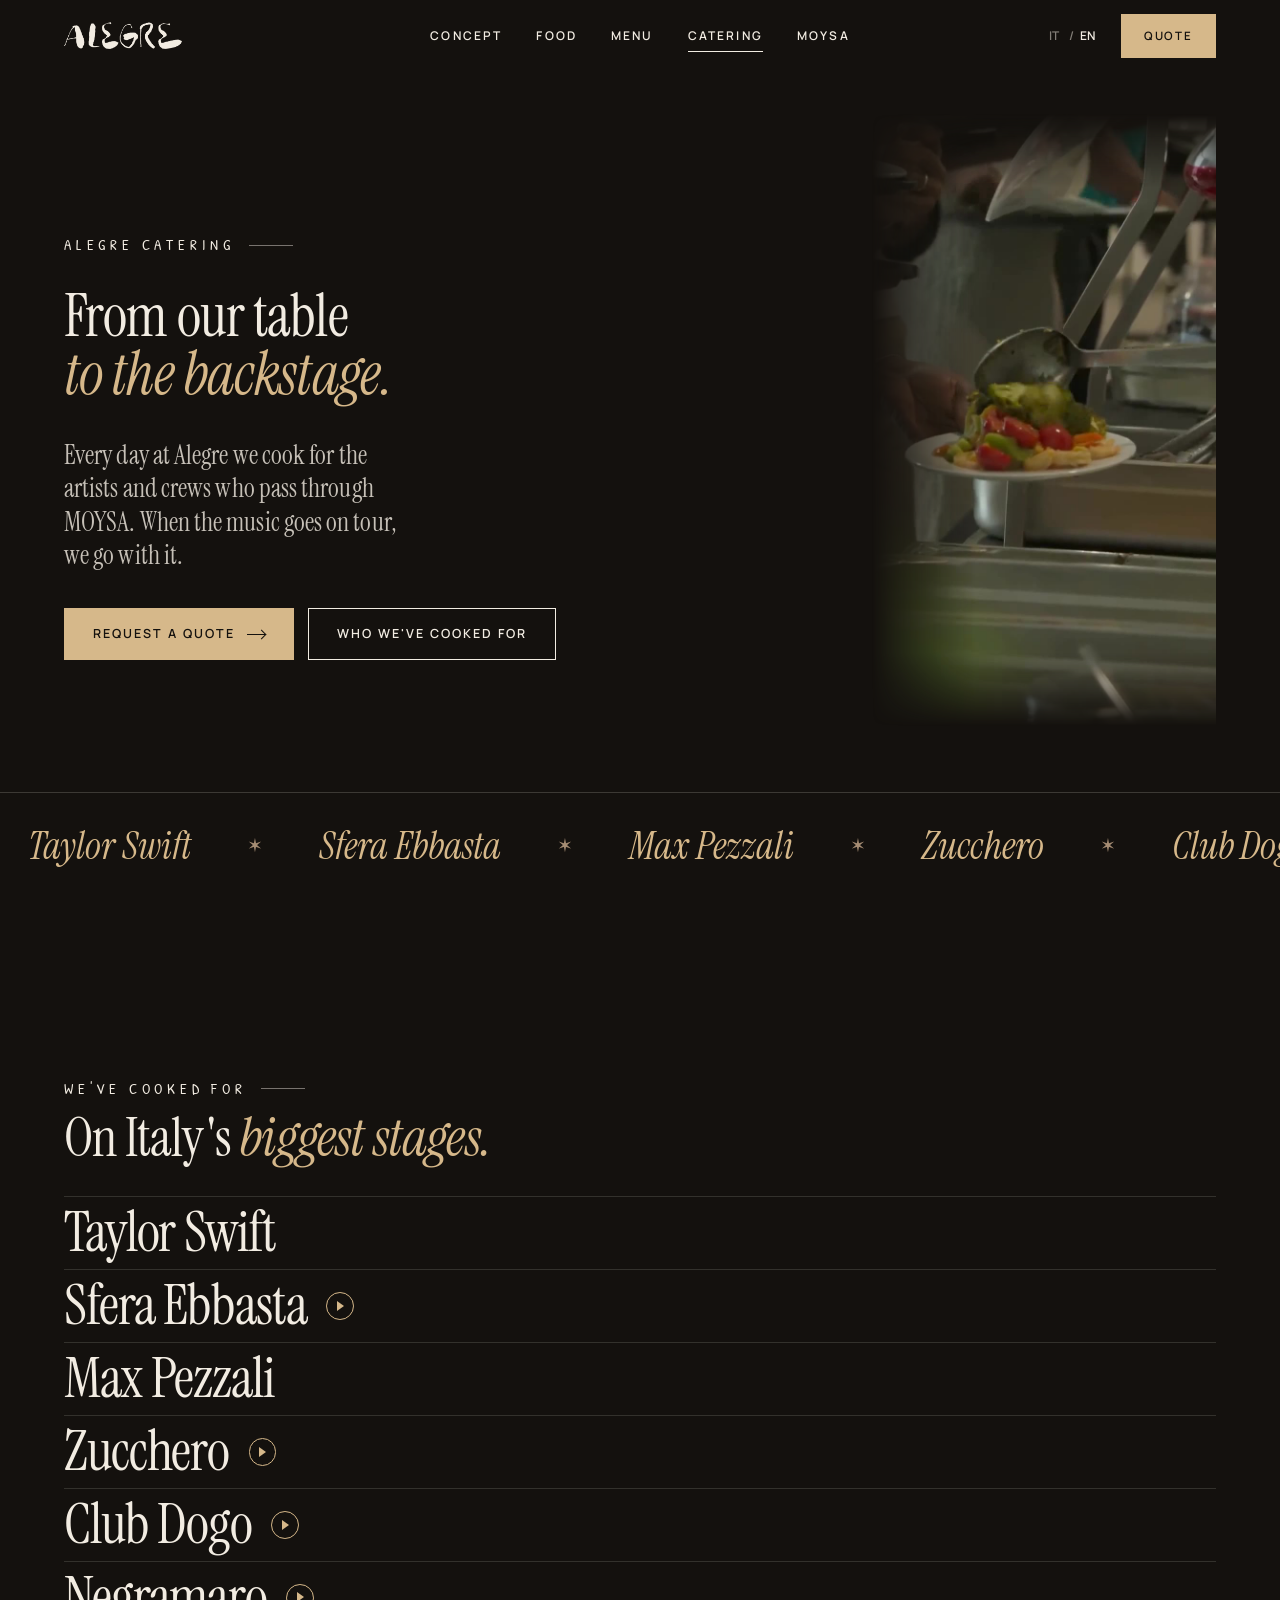
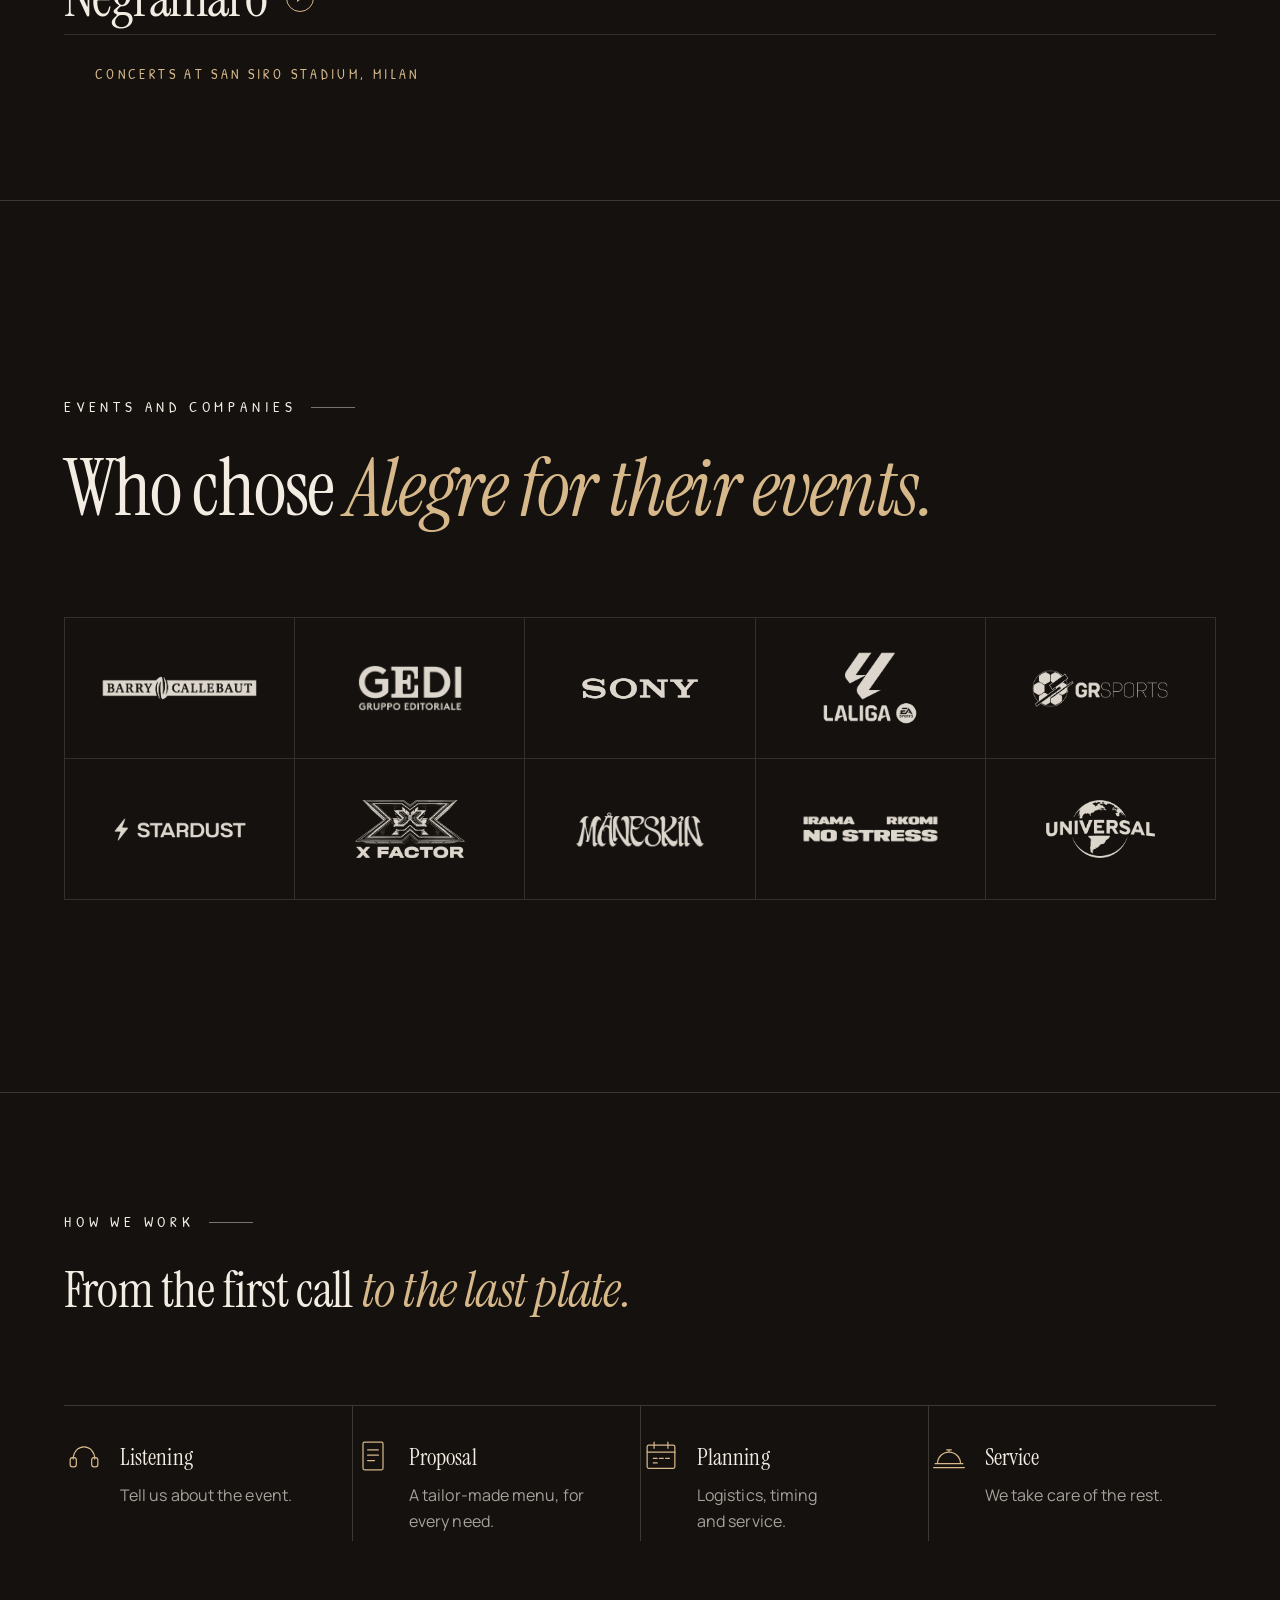
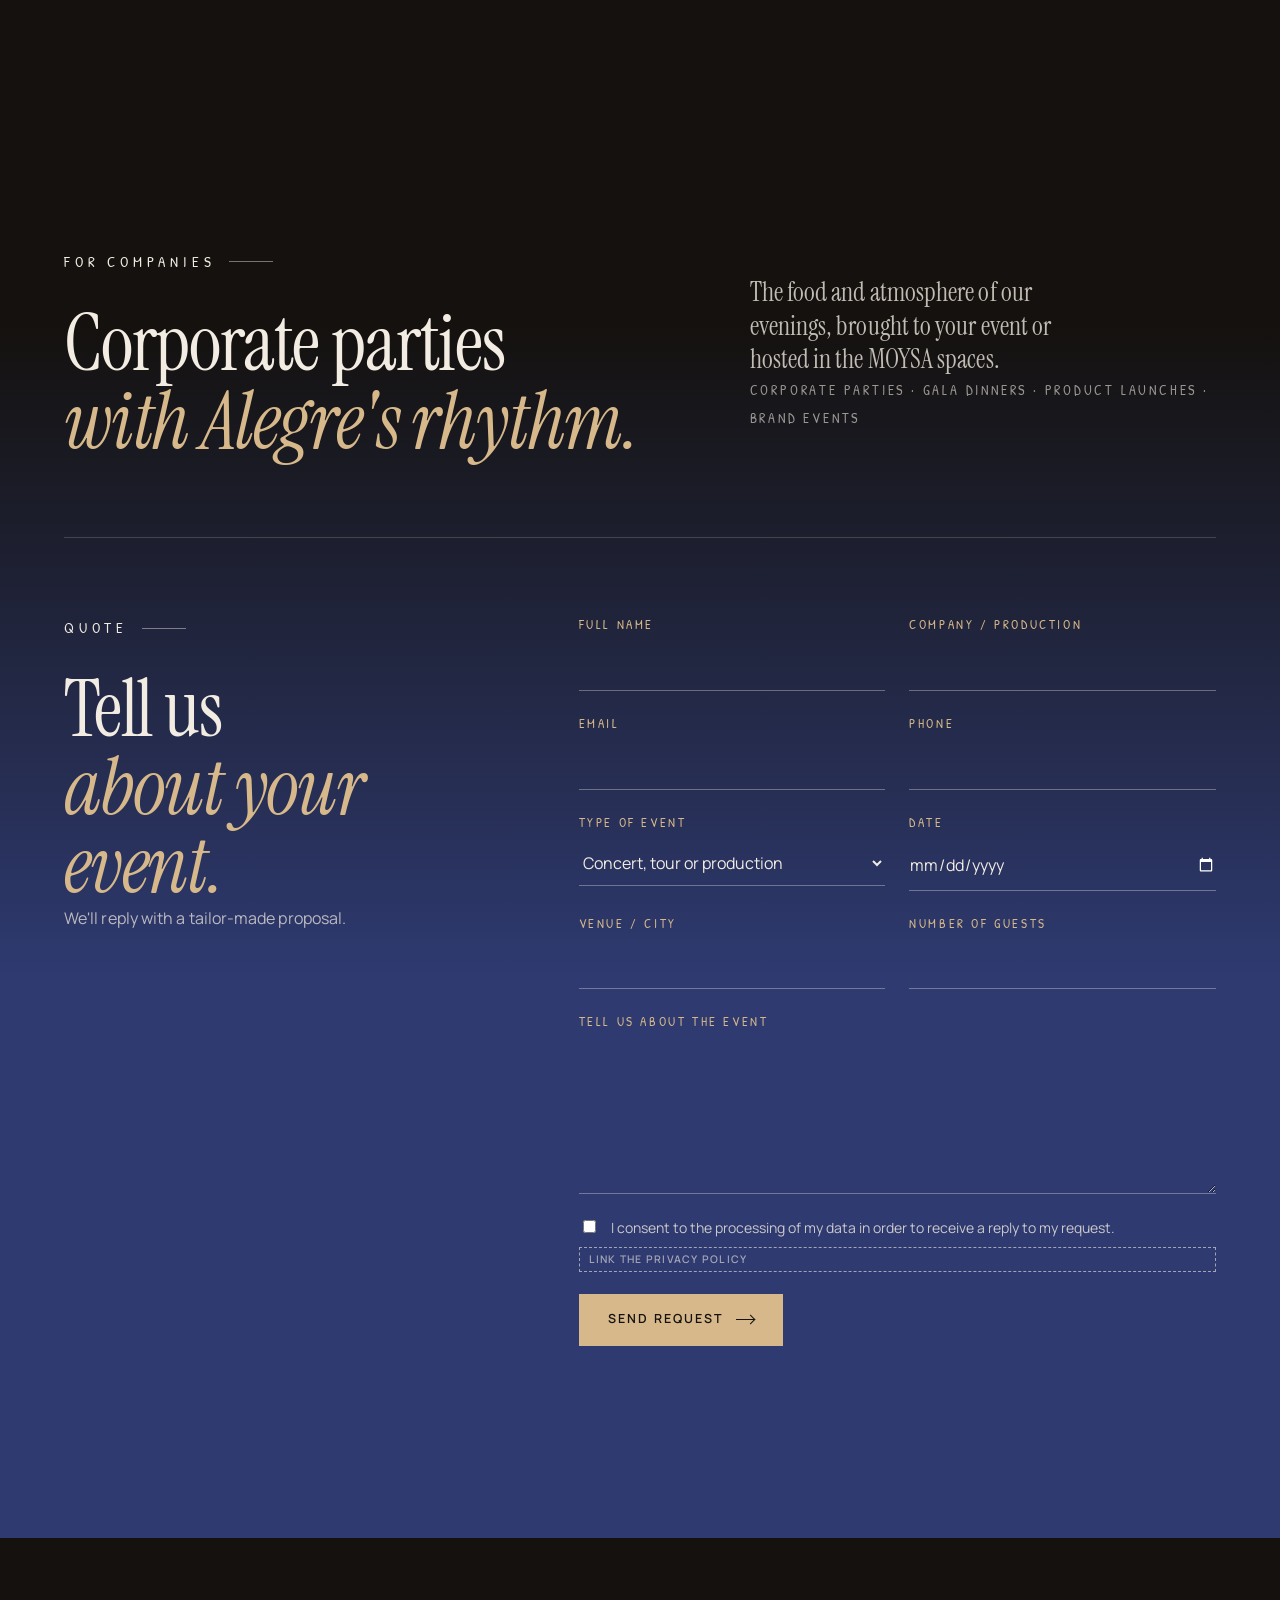
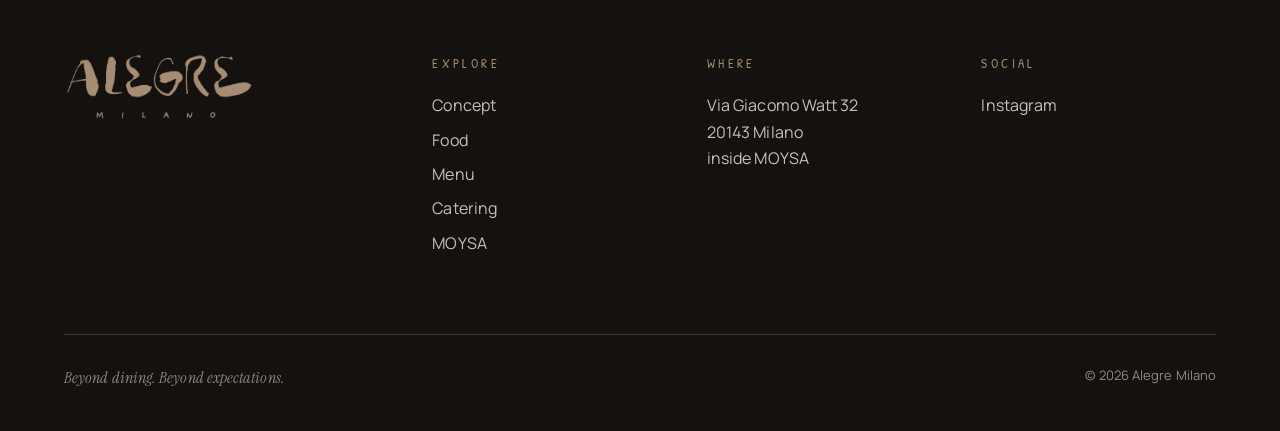
==== catering.html @ d9d0ace8 "Catering desktop: video in riquadro verticale più piccolo, sfumato a sinistra Co-Authored-By: Claude" ====
<!doctype html>
<html lang="it">
<head>
  <meta charset="utf-8">
  <meta name="viewport" content="width=device-width, initial-scale=1, viewport-fit=cover">
  <title>Catering — Alegre Milano · Artisti, concerti, eventi</title>
  <meta name="description" content="Il catering di Alegre Milano: per artisti, concerti e produzioni musicali, per presentazioni ed eventi privati, per aziende. Dalla cucina di Alegre ai backstage dei grandi concerti.">
  <meta name="theme-color" content="#14110e">
  <link rel="icon" href="data:image/svg+xml,%3Csvg xmlns='http://www.w3.org/2000/svg' viewBox='0 0 100 100'%3E%3Crect width='100' height='100' rx='22' fill='%232e3a70'/%3E%3Ctext x='50' y='70' font-family='Georgia' font-size='60' text-anchor='middle' fill='%23a58c73'%3EA%3C/text%3E%3C/svg%3E">

  <link rel="preconnect" href="https://fonts.googleapis.com">
  <link rel="preconnect" href="https://fonts.gstatic.com" crossorigin>
  <link href="https://fonts.googleapis.com/css2?family=Instrument+Serif:ital@0;1&family=Manrope:wght@400;500;600&family=Patrick+Hand+SC&display=swap" rel="stylesheet">
  <link rel="stylesheet" href="assets/css/style.css?v=78">
</head>
<body class="page-catering theme-night">
  <a class="skip-link" href="#main" data-i18n="skip">Vai al contenuto</a>

  <header class="site-header">
    <div class="wrap">
      <a class="brand" href="index.html" aria-label="Alegre Milano, home"><span class="logo-mark"></span></a>
      <nav class="nav" aria-label="Principale">
        <a href="index.html?s=concept" data-i18n="nav.concept">Concept</a>
        <a href="cucina.html" data-i18n="nav.food">Cucina</a>
        <a href="menu.html" data-i18n="nav.menu">Menu</a>
        <a href="catering.html" aria-current="page">Catering</a>
        <a href="moysa.html">MOYSA</a>
      </nav>
      <div class="header-actions">
        <div class="lang-toggle" role="group" aria-label="Lingua / Language">
          <button type="button" data-lang="it" aria-pressed="true">IT</button>
          <button type="button" data-lang="en" aria-pressed="false">EN</button>
        </div>
        <a class="btn btn--solid" href="#preventivo"><span data-i18n="cat.cta.short">Preventivo</span></a>
        <button class="menu-toggle" type="button" aria-expanded="false" aria-controls="mobile-nav" aria-label="Apri il menu">
          <span></span><span></span>
        </button>
      </div>
    </div>
  </header>

  <nav class="mobile-nav" id="mobile-nav" aria-label="Menu mobile">
    <a href="index.html"><small>01</small><span>Home</span></a>
    <a href="index.html?s=concept"><small>02</small><span data-i18n="nav.concept">Concept</span></a>
    <a href="cucina.html"><small>03</small><span data-i18n="nav.food">Cucina</span></a>
    <a href="menu.html"><small>04</small><span data-i18n="nav.menu">Menu</span></a>
    <a href="catering.html"><small>05</small><span>Catering</span></a>
    <a href="moysa.html"><small>06</small><span>MOYSA</span></a>
    <a href="index.html#prenota"><small>07</small><span data-i18n="nav.contact">Contatti</span></a>
    <p class="mobile-meta">Via Giacomo Watt 32 · Milano</p>
  </nav>

  <div class="book-bar">
    <a class="btn btn--light" href="index.html"><span>Home</span></a>
    <a class="btn btn--solid" href="#preventivo"><span data-i18n="cat.cta.short">Preventivo</span></a>
  </div>

  <main id="main">

    <!-- ================= HERO ================= -->
    <section class="cat-hero on-dark" data-snap aria-labelledby="cat-title">
      <!-- Montaggio dai reel degli eventi: cucina e live alternati, loop continuo -->
      <video class="cat-hero__video" autoplay muted loop playsinline preload="auto" poster="assets/video/catering-mix-poster.jpg" aria-hidden="true">
        <source src="assets/video/catering-mix.mp4?v=3" type="video/mp4">
      </video>
      <div class="wrap cat-hero__inner">
        <p class="label"><span>Alegre Catering</span></p>
        <h1 class="title" id="cat-title" data-i18n="cat.title">Dal nostro tavolo <em>al backstage.</em></h1>
        <p class="lede" data-i18n="cat.lead">Ogni giorno, ad Alegre, cuciniamo per gli artisti e le crew che passano da MOYSA. Quando la musica va in tour, veniamo con lei.</p>
        <div class="cat-hero__ctas">
          <a class="btn btn--solid" href="#preventivo"><span data-i18n="cat.cta">Richiedi un preventivo</span><i class="arrow"></i></a>
          <a class="btn btn--light" href="#artisti"><span data-i18n="cat.cta2">Per chi abbiamo cucinato</span></a>
        </div>
      </div>
      <!-- Nomi degli artisti che scorrono -->
      <div class="cat-marquee" aria-hidden="true">
        <div class="cat-marquee__track">
          <span>Taylor Swift</span><span>Sfera Ebbasta</span><span>Max Pezzali</span><span>Zucchero</span><span>Club Dogo</span><span>Negramaro</span><span>San Siro</span>
          <span>Taylor Swift</span><span>Sfera Ebbasta</span><span>Max Pezzali</span><span>Zucchero</span><span>Club Dogo</span><span>Negramaro</span><span>San Siro</span>
        </div>
      </div>
    </section>

    <!-- ================= ARTISTI ================= -->
    <section class="section on-dark cat-artists" data-snap id="artisti" aria-labelledby="cat-artists-title">
      <div class="wrap">
        <div class="reveal">
          <p class="label"><span data-i18n="cat.art.label">Abbiamo cucinato per</span></p>
          <h2 class="title" id="cat-artists-title" data-i18n="cat.art.title">Sui palchi <em>più grandi d'Italia.</em></h2>
        </div>
        <ul class="artist-list">
          <li class="reveal">Taylor Swift</li>
          <li class="reveal"><button class="artist-btn" type="button" data-reel="assets/video/sfera-ebbasta.mp4" data-poster="assets/video/sfera-ebbasta-poster.jpg" aria-haspopup="dialog"><span class="artist-name">Sfera Ebbasta</span><span class="artist-play" aria-hidden="true"></span></button></li>
          <li class="reveal">Max Pezzali</li>
          <li class="reveal"><button class="artist-btn" type="button" data-reel="assets/video/zucchero.mp4" data-poster="assets/video/zucchero-poster.jpg" aria-haspopup="dialog"><span class="artist-name">Zucchero</span><span class="artist-play" aria-hidden="true"></span></button></li>
          <li class="reveal"><button class="artist-btn" type="button" data-reel="assets/video/club-dogo.mp4" data-poster="assets/video/club-dogo-poster.jpg" aria-haspopup="dialog"><span class="artist-name">Club Dogo</span><span class="artist-play" aria-hidden="true"></span></button></li>
          <li class="reveal"><button class="artist-btn" type="button" data-reel="assets/video/negramaro.mp4" data-poster="assets/video/negramaro-poster.jpg" aria-haspopup="dialog"><span class="artist-name">Negramaro</span><span class="artist-play" aria-hidden="true"></span></button></li>
        </ul>
        <p class="artist-venue reveal"><span class="eq" aria-hidden="true"><i></i><i></i><i></i><i></i></span><span data-i18n="cat.art.venue">Concerti allo Stadio San Siro, Milano</span></p>
      </div>
    </section>

    <!-- ================= CLIENTI (loghi) ================= -->
    <section class="section on-dark cat-clients" data-snap aria-labelledby="cat-clients-title">
      <div class="wrap">
        <div class="reveal">
          <p class="label"><span data-i18n="cat.cli.label">Eventi e aziende</span></p>
          <h2 class="title" id="cat-clients-title" data-i18n="cat.cli.title">Chi ha scelto <em>Alegre per i suoi eventi.</em></h2>
        </div>
        <ul class="client-grid client-grid--logos">
          <li class="reveal"><span class="client-logo" role="img" aria-label="Barry Callebaut" style="-webkit-mask-image:url(assets/img/clienti/barry.png);mask-image:url(assets/img/clienti/barry.png);--r:5.69;--w:84%;--mh:42px"></span></li>
          <li class="reveal"><span class="client-logo" role="img" aria-label="Gruppo GEDI" style="-webkit-mask-image:url(assets/img/clienti/gedi.png);mask-image:url(assets/img/clienti/gedi.png);--r:2.21;--w:56%;--mh:70px"></span></li>
          <li class="reveal"><span class="client-logo" role="img" aria-label="Sony" style="-webkit-mask-image:url(assets/img/clienti/sony.png);mask-image:url(assets/img/clienti/sony.png);--r:4.81;--w:64%;--mh:36px"></span></li>
          <li class="reveal"><span class="client-logo" role="img" aria-label="LaLiga" style="-webkit-mask-image:url(assets/img/clienti/laliga.png);mask-image:url(assets/img/clienti/laliga.png);--r:1.29;--w:60%;--mh:74px"></span></li>
          <li class="reveal"><span class="client-logo" role="img" aria-label="GR Sports" style="-webkit-mask-image:url(assets/img/clienti/grsports.png);mask-image:url(assets/img/clienti/grsports.png);--r:3.44;--w:74%;--mh:54px"></span></li>
          <li class="reveal"><span class="client-logo" role="img" aria-label="Stardust" style="-webkit-mask-image:url(assets/img/clienti/stardust.png);mask-image:url(assets/img/clienti/stardust.png);--r:5.05;--w:72%;--mh:40px"></span></li>
          <li class="reveal"><span class="client-logo" role="img" aria-label="X Factor" style="-webkit-mask-image:url(assets/img/clienti/xfactor.png);mask-image:url(assets/img/clienti/xfactor.png);--r:1.84;--w:60%;--mh:72px"></span></li>
          <li class="reveal"><span class="client-logo" role="img" aria-label="Måneskin" style="-webkit-mask-image:url(assets/img/clienti/maneskin.png);mask-image:url(assets/img/clienti/maneskin.png);--r:3.36;--w:70%;--mh:56px"></span></li>
          <li class="reveal"><span class="client-logo" role="img" aria-label="Irama · Rkomi · No Stress" style="-webkit-mask-image:url(assets/img/clienti/irama.png);mask-image:url(assets/img/clienti/irama.png);--r:4.64;--w:74%;--mh:46px"></span></li>
          <li class="reveal"><span class="client-logo" role="img" aria-label="Universal" style="-webkit-mask-image:url(assets/img/clienti/universal.png);mask-image:url(assets/img/clienti/universal.png);--r:1.83;--w:60%;--mh:72px"></span></li>
        </ul>
      </div>
    </section>

    <!-- ================= COME LAVORIAMO (compatto, con icone) ================= -->
    <section class="section on-dark cat-steps" data-snap aria-labelledby="cat-steps-title">
      <div class="wrap">
        <p class="label reveal"><span data-i18n="cat.steps.label">Come lavoriamo</span></p>
        <h2 class="title reveal" id="cat-steps-title" data-i18n="cat.steps.title">Dalla prima telefonata <em>all'ultimo piatto.</em></h2>
        <ol class="steps steps--icons">
          <li class="reveal"><svg class="step-ico" viewBox="0 0 52 52" aria-hidden="true"><path d="M12 30c0-9 6-16 14-16s14 7 14 16"/><rect x="8" y="28" width="8" height="12" rx="3"/><rect x="36" y="28" width="8" height="12" rx="3"/></svg><div><h3 data-i18n="cat.s1.t">Ascolto</h3><p data-i18n="cat.s1">Ci racconti l'evento.</p></div></li>
          <li class="reveal" data-delay="1"><svg class="step-ico" viewBox="0 0 52 52" aria-hidden="true"><rect x="13" y="8" width="26" height="36" rx="2"/><path d="M19 18h14M19 25h14M19 32h9"/></svg><div><h3 data-i18n="cat.s2.t">Proposta</h3><p data-i18n="cat.s2">Un menu su misura, per ogni esigenza.</p></div></li>
          <li class="reveal" data-delay="2"><svg class="step-ico" viewBox="0 0 52 52" aria-hidden="true"><rect x="8" y="12" width="36" height="30" rx="2"/><path d="M8 21h36M17 8v8M35 8v8M16 29h5M24 29h5M32 29h5M16 35h5"/></svg><div><h3 data-i18n="cat.s3.t">Organizzazione</h3><p data-i18n="cat.s3">Logistica, tempi e servizio.</p></div></li>
          <li class="reveal" data-delay="3"><svg class="step-ico" viewBox="0 0 52 52" aria-hidden="true"><path d="M8 36h36M11 36a15 15 0 0 1 30 0M26 21v-3M23 18h6"/><path d="M6 41h40"/></svg><div><h3 data-i18n="cat.s4.t">Servizio</h3><p data-i18n="cat.s4">Al resto pensiamo noi.</p></div></li>
        </ol>
      </div>
    </section>

    <!-- ================= AZIENDE: proposta corporate ================= -->
    <!-- Aziende e preventivo: un unico blocco, dal nero al blu con un gradiente -->
    <div class="cat-flow">
    <section class="section on-dark cat-corp" data-snap id="aziende" aria-labelledby="cat-corp-title">
      <div class="wrap concept">
        <div class="reveal">
          <p class="label"><span data-i18n="cat.corp.label">Per le aziende</span></p>
          <h2 class="title" id="cat-corp-title" data-i18n="cat.corp.title">Feste aziendali <em>con il ritmo di Alegre.</em></h2>
        </div>
        <div class="reveal" data-delay="1">
          <p class="lede" data-i18n="cat.corp.body">La cucina e l'atmosfera delle nostre serate, portate nel tuo evento o accolte negli spazi di MOYSA.</p>
          <p class="cat-keys" data-i18n="cat.corp.keys">Feste aziendali · Cene di gala · Lanci di prodotto · Eventi per brand</p>
        </div>
      </div>
    </section>

    <!-- ================= PREVENTIVO ================= -->
    <!-- Modulo gestito da Netlify Forms: le richieste arrivano nel pannello Netlify (sezione Forms). -->
    <section class="section on-dark" id="preventivo" aria-labelledby="quote-title">
      <div class="wrap quote-grid">
        <div class="reveal">
          <p class="label"><span data-i18n="cat.q.label">Preventivo</span></p>
          <h2 class="title" id="quote-title" data-i18n="cat.q.title">Raccontaci <em>il tuo evento.</em></h2>
          <p class="body" data-i18n="cat.q.body">Ti rispondiamo con una proposta su misura.</p>
        </div>
        <form class="quote-form reveal" data-delay="1" name="catering" method="POST" action="/grazie.html" data-netlify="true" netlify-honeypot="bot-field">
          <input type="hidden" name="form-name" value="catering">
          <p class="hp"><label>Non compilare: <input name="bot-field"></label></p>
          <div class="field"><label for="f-name" data-i18n="f.name">Nome e cognome</label><input id="f-name" name="nome" required autocomplete="name"></div>
          <div class="field"><label for="f-company" data-i18n="f.company">Azienda / produzione</label><input id="f-company" name="azienda" autocomplete="organization"></div>
          <div class="field"><label for="f-email">Email</label><input id="f-email" name="email" type="email" required autocomplete="email"></div>
          <div class="field"><label for="f-phone" data-i18n="f.phone">Telefono</label><input id="f-phone" name="telefono" type="tel" autocomplete="tel"></div>
          <div class="field">
            <label for="f-type" data-i18n="f.type">Tipo di evento</label>
            <select id="f-type" name="tipo">
              <option value="Concerto / tour / produzione" data-i18n="f.type.a">Concerto, tour o produzione</option>
              <option value="Presentazione / evento privato" data-i18n="f.type.b">Presentazione o evento privato</option>
              <option value="Aziendale" data-i18n="f.type.c">Evento aziendale</option>
              <option value="Altro" data-i18n="f.type.d">Altro</option>
            </select>
          </div>
          <div class="field"><label for="f-date" data-i18n="f.date">Data</label><input id="f-date" name="data" type="date"></div>
          <div class="field"><label for="f-place" data-i18n="f.place">Luogo / città</label><input id="f-place" name="luogo"></div>
          <div class="field"><label for="f-guests" data-i18n="f.guests">Numero di persone</label><input id="f-guests" name="persone" type="number" min="1" inputmode="numeric"></div>
          <div class="field field--wide"><label for="f-msg" data-i18n="f.msg">Raccontaci l'evento</label><textarea id="f-msg" name="messaggio" rows="5"></textarea></div>
          <div class="field field--wide">
            <label class="check"><input type="checkbox" name="privacy" required> <span data-i18n="f.privacy">Acconsento al trattamento dei dati per ricevere una risposta alla mia richiesta.</span></label>
            <span class="todo" data-i18n="todo.privacy">Collegare l'informativa privacy</span>
          </div>
          <div class="field field--wide"><button class="btn btn--solid" type="submit"><span data-i18n="f.send">Invia la richiesta</span><i class="arrow"></i></button></div>
        </form>
      </div>
    </section>
    </div>

    <!-- Reel: si apre al clic sul nome di un artista; il nome "scende" nella parte bassa del video -->
    <div class="reel" id="reel" role="dialog" aria-modal="true" aria-label="Video" hidden>
      <div class="reel__frame">
        <video class="reel__video" playsinline preload="none"></video>
        <p class="reel__caption"><span class="reel__name"></span><span class="reel__venue" data-i18n="cat.art.venue">Concerti allo Stadio San Siro, Milano</span></p>
        <button class="reel__sound" type="button" aria-pressed="true"><span class="eq" aria-hidden="true"><i></i><i></i><i></i><i></i></span><span class="sr-only" data-i18n="scene.soundOff">Disattiva l'audio</span></button>
      </div>
      <button class="reel__close" type="button" aria-label="Chiudi"><span></span><span></span></button>
    </div>
  </main>

  <footer class="site-footer">
    <div class="wrap">
      <div class="footer-grid">
        <div><span class="logo-full" aria-hidden="true"></span></div>
        <div>
          <h4 data-i18n="footer.explore">Esplora</h4>
          <ul>
            <li><a href="index.html?s=concept" data-i18n="nav.concept">Concept</a></li>
            <li><a href="cucina.html" data-i18n="nav.food">Cucina</a></li>
            <li><a href="menu.html" data-i18n="nav.menu">Menu</a></li>
            <li><a href="catering.html">Catering</a></li>
            <li><a href="moysa.html">MOYSA</a></li>
          </ul>
        </div>
        <div>
          <h4 data-i18n="info.where">Dove</h4>
          <address>Via Giacomo Watt 32<br>20143 Milano<br><span data-i18n="footer.inside">dentro MOYSA</span></address>
        </div>
        <div>
          <h4>Social</h4>
          <ul>
            <li><a href="https://www.instagram.com/alegre.milano/" target="_blank" rel="noopener">Instagram</a></li>
          </ul>
        </div>
      </div>
      <div class="footer-bottom">
        <em>Beyond dining. Beyond expectations.</em>
        <span>© <span data-year>2026</span> Alegre Milano</span>
      </div>
    </div>
  </footer>

  <script src="assets/js/main.js?v=78"></script>
</body>
</html>
---- assets/css/style.css ----
/* =========================================================
   ALEGRE MILANO — Fun Dining · Via Watt 32
   Direzione: lusso caldo e sobrio, con un tratto giocoso
   (il pennello del logo, la scrittura a mano della carta).
   ========================================================= */

:root {
  /* Palette: SEI colori, presi da logo e spazi. Tutto il sito usa solo questi
     (più le loro trasparenze). */
  --night: #14110e;        /* nero legno */
  --ivory: #f2ece2;        /* avorio */
  --white: #ffffff;        /* bianco */
  --sand: #a58c73;         /* sabbia, colore del logo */
  --wheat: #d6b88a;        /* grano */
  --navy: #2e3a70;         /* blu notte, colore del logo */

  /* Vecchi nomi, ora alias dei sei colori */
  --espresso: var(--night);
  --paper: var(--ivory);
  --navy-deep: var(--navy);
  --velvet: var(--night);
  --copper: var(--sand);
  --olive: var(--navy);

  --ink: var(--night);
  --muted: rgba(20, 17, 14, .62);
  --line: rgba(20, 17, 14, .14);
  --line-light: rgba(242, 236, 226, .18);

  /* Serif dei titoli: Instrument Serif. Alternative provate, da cambiare qui e nel link Google Fonts delle pagine:
     Cormorant   -> family=Cormorant:ital,wght@0,400;0,500;0,600;1,400;1,500
     Bodoni Moda -> family=Bodoni+Moda:ital,opsz,wght@0,6..96,400..700;1,6..96,400..700 */
  --serif: "Instrument Serif", Georgia, serif;
  --sans: "Manrope", system-ui, -apple-system, "Segoe UI", sans-serif;
  --hand: "Patrick Hand SC", "Patrick Hand", "Comic Neue", cursive;

  --gutter: clamp(20px, 5vw, 80px);
  --max: 1360px;
  --ease: cubic-bezier(.22, .61, .36, 1);
  --ease-out: cubic-bezier(.16, 1, .3, 1);

  --logo: url("../img/logo-alegre.png");
  --wordmark: url("../img/logo-wordmark.png");
}

*, *::before, *::after { box-sizing: border-box; }

html { scroll-behavior: smooth; -webkit-text-size-adjust: 100%; overflow-x: clip; }

body {
  margin: 0;
  background: var(--ivory);
  color: var(--ink);
  font-family: var(--sans);
  font-size: 16px;
  font-weight: 400;
  line-height: 1.65;
  letter-spacing: .005em;
  -webkit-font-smoothing: antialiased;
  overflow-x: clip;
}

img { display: block; max-width: 100%; height: auto; }
a { color: inherit; }
button { font: inherit; color: inherit; }
::selection { background: var(--wheat); color: var(--night); }
:focus-visible { outline: 1.5px solid currentColor; outline-offset: 4px; }

.skip-link {
  position: absolute; left: 16px; top: -60px; z-index: 300;
  background: var(--night); color: var(--ivory); padding: 10px 16px; text-decoration: none;
}
.skip-link:focus { top: 16px; }

.wrap { width: 100%; max-width: var(--max); margin: 0 auto; padding: 0 var(--gutter); }

/* ---------- Logo (maschera: prende il colore del testo) ---------- */

.logo-mark, .logo-full {
  display: block;
  background: currentColor;
  -webkit-mask: var(--wordmark) center / contain no-repeat;
  mask: var(--wordmark) center / contain no-repeat;
  aspect-ratio: 881 / 202;
}
.logo-full {
  -webkit-mask-image: var(--logo);
  mask-image: var(--logo);
  aspect-ratio: 897 / 319;
}

/* ---------- Tipografia ---------- */

.label {
  font-family: var(--hand);
  font-size: 15px;
  letter-spacing: .32em;
  text-transform: uppercase;
  line-height: 1.2;
  margin: 0 0 34px;
  display: inline-flex; align-items: center; gap: 14px;
}
.label .n { letter-spacing: .1em; opacity: .55; }
.label::after {
  content: ""; width: 44px; height: 1px; background: currentColor; opacity: .45;
}

.title {
  font-family: var(--serif);
  font-weight: 400;
  font-size: clamp(42px, 6.2vw, 96px);
  line-height: .98;
  letter-spacing: -.015em;
  margin: 0 0 .6em;
}
.title em { font-style: italic; color: var(--sand); }
.on-dark .title em { color: var(--wheat); }

.lede {
  font-family: var(--serif);
  font-size: clamp(22px, 2vw, 30px);
  line-height: 1.3;
  margin: 0 0 1em;
  max-width: 30ch;
}

.body { max-width: 46ch; color: var(--muted); line-height: 1.75; }
.on-dark .body { color: rgba(242, 236, 226, .72); }
p { margin: 0 0 1.45em; }

/* Sottolineatura a pennello */
.brush { position: relative; white-space: nowrap; z-index: 0; }
.brush::after {
  content: ""; position: absolute; left: -2%; right: -2%; bottom: .04em; height: .3em; z-index: -1;
  background: var(--wheat); opacity: .6;
  -webkit-mask: url("data:image/svg+xml,%3Csvg xmlns='http://www.w3.org/2000/svg' viewBox='0 0 200 20' preserveAspectRatio='none'%3E%3Cpath d='M2 12 C40 4 90 16 130 8 S185 6 198 10 L196 16 C150 18 110 14 70 18 S20 18 4 17 Z' fill='black'/%3E%3C/svg%3E") center / 100% 100% no-repeat;
  mask: url("data:image/svg+xml,%3Csvg xmlns='http://www.w3.org/2000/svg' viewBox='0 0 200 20' preserveAspectRatio='none'%3E%3Cpath d='M2 12 C40 4 90 16 130 8 S185 6 198 10 L196 16 C150 18 110 14 70 18 S20 18 4 17 Z' fill='black'/%3E%3C/svg%3E") center / 100% 100% no-repeat;
  transform: scaleX(0); transform-origin: left;
  transition: transform 1.1s var(--ease-out) .5s;
}
.is-in .brush::after { transform: scaleX(1); }

/* ---------- Bottoni ---------- */

.btn {
  display: inline-flex; align-items: center; justify-content: center; gap: 12px;
  height: 52px; padding: 0 28px;
  border: 1px solid currentColor;
  background: transparent;
  font-family: var(--sans); font-size: 12.5px; font-weight: 600;
  letter-spacing: .16em; text-transform: uppercase;
  text-decoration: none; cursor: pointer;
  position: relative; overflow: hidden; isolation: isolate;
  white-space: nowrap;
}
.btn::before {
  content: ""; position: absolute; inset: 0; z-index: -1;
  background: currentColor;
  transform: translateY(101%);
  transition: transform .5s var(--ease);
}
.btn span { position: relative; transition: color .5s var(--ease); }
.btn:hover::before { transform: none; }
.btn--light { color: var(--ivory); }
.btn--light:hover span { color: var(--night); }
.btn--dark { color: var(--night); }
.btn--dark:hover span { color: var(--ivory); }
.btn--solid { background: var(--wheat); border-color: var(--wheat); color: var(--night); }
.btn--solid::before { background: var(--ivory); }
.btn .arrow { width: 18px; height: 1px; background: currentColor; position: relative; transition: width .4s var(--ease); }
.btn .arrow::after { content: ""; position: absolute; right: 0; top: -3px; width: 7px; height: 7px; border-top: 1px solid currentColor; border-right: 1px solid currentColor; transform: rotate(45deg); }
.btn:hover .arrow { width: 26px; }

.link {
  display: inline-flex; align-items: center; gap: 12px;
  font-size: 12.5px; font-weight: 600; letter-spacing: .16em; text-transform: uppercase;
  text-decoration: none; padding-bottom: 6px;
  background: linear-gradient(currentColor, currentColor) left bottom / 100% 1px no-repeat;
  transition: background-size .5s var(--ease);
}
.link:hover { background-size: 30% 1px; }

/* ---------- Header ---------- */

.site-header {
  position: fixed; inset: 0 0 auto; z-index: 100;
  color: var(--ivory);
  transition: background .5s var(--ease), color .5s var(--ease), border-color .5s;
  border-bottom: 1px solid transparent;
}
.site-header .wrap { display: flex; align-items: center; height: 84px; gap: 32px; transition: height .5s var(--ease); }
.site-header.is-scrolled {
  background: rgba(242, 236, 226, .92);
  -webkit-backdrop-filter: blur(16px); backdrop-filter: blur(16px);
  color: var(--night);
  border-bottom-color: var(--line);
}
.site-header.is-scrolled .wrap { height: 68px; }
.site-header.is-scrolled .btn--solid { background: var(--night); border-color: var(--night); color: var(--ivory); }
.site-header.is-scrolled .btn--solid::before { background: var(--navy); }
.site-header.is-scrolled .btn--solid:hover span { color: var(--ivory); }

.brand { width: 118px; color: inherit; flex: none; }
.brand .logo-mark { width: 100%; }

.nav { display: flex; gap: 34px; margin: 0 auto; }
.nav a {
  font-size: 12px; font-weight: 600; letter-spacing: .18em; text-transform: uppercase;
  text-decoration: none; padding: 6px 0;
  background: linear-gradient(currentColor, currentColor) center bottom / 0 1px no-repeat;
  transition: background-size .4s var(--ease);
}
.nav a:hover, .nav a[aria-current="page"] { background-size: 100% 1px; }

.header-actions { display: flex; align-items: center; gap: 22px; }
.header-actions .btn { height: 44px; padding: 0 22px; font-size: 11.5px; }

.lang-toggle { display: inline-flex; gap: 2px; font-size: 12px; font-weight: 600; letter-spacing: .14em; }
.lang-toggle button { border: 0; background: none; padding: 6px 4px; cursor: pointer; opacity: .5; transition: opacity .3s; }
.lang-toggle button + button::before { content: "/"; margin-right: 6px; opacity: .5; }
.lang-toggle button[aria-pressed="true"] { opacity: 1; }

.menu-toggle {
  display: none; width: 44px; height: 44px; border: 0; background: none; cursor: pointer; position: relative;
}
.menu-toggle span { position: absolute; left: 10px; right: 10px; height: 1px; background: currentColor; transition: transform .4s var(--ease), top .4s var(--ease); }
.menu-toggle span:nth-child(1) { top: 18px; }
.menu-toggle span:nth-child(2) { top: 26px; }
.menu-open .menu-toggle span:nth-child(1) { top: 22px; transform: rotate(45deg); }
.menu-open .menu-toggle span:nth-child(2) { top: 22px; transform: rotate(-45deg); }
.menu-open .site-header { color: var(--ivory); background: transparent; border-bottom-color: transparent; -webkit-backdrop-filter: none; backdrop-filter: none; }

.mobile-nav {
  position: fixed; inset: 0; z-index: 90;
  background: var(--navy-deep); color: var(--ivory);
  display: flex; flex-direction: column; justify-content: center;
  padding: 100px var(--gutter) 140px;
  opacity: 0; visibility: hidden;
  transition: opacity .5s var(--ease), visibility .5s;
}
.menu-open .mobile-nav { opacity: 1; visibility: visible; }
.mobile-nav a {
  font-family: var(--serif); font-size: clamp(40px, 11vw, 64px); line-height: 1.15;
  text-decoration: none; display: flex; align-items: baseline; gap: 18px;
  transform: translateY(20px); opacity: 0;
  transition: transform .6s var(--ease-out), opacity .6s;
}
.mobile-nav a small { font-family: var(--hand); font-size: 14px; letter-spacing: .2em; color: var(--wheat); }
.menu-open .mobile-nav a { transform: none; opacity: 1; }
.menu-open .mobile-nav a:nth-child(2) { transition-delay: .05s; }
.menu-open .mobile-nav a:nth-child(3) { transition-delay: .1s; }
.menu-open .mobile-nav a:nth-child(4) { transition-delay: .15s; }
.menu-open .mobile-nav a:nth-child(5) { transition-delay: .2s; }
.menu-open .mobile-nav a:nth-child(6) { transition-delay: .25s; }
.mobile-nav .mobile-meta { margin-top: 40px; font-family: var(--hand); letter-spacing: .24em; font-size: 14px; color: var(--sand); }

.book-bar {
  display: none;
  position: fixed; left: 0; right: 0; bottom: 0; z-index: 95;
  background: var(--night); color: var(--ivory);
  padding: 10px 12px calc(10px + env(safe-area-inset-bottom));
  gap: 10px;
  transform: translateY(100%); transition: transform .5s var(--ease);
}
.book-bar.is-visible { transform: none; }
.book-bar .btn { flex: 1; height: 48px; padding: 0 12px; }

/* ---------- Reveal ---------- */

.reveal { opacity: 0; transform: translateY(28px); transition: opacity 1.2s var(--ease-out), transform 1.2s var(--ease-out); }
.reveal.is-in { opacity: 1; transform: none; }
.reveal[data-delay="1"] { transition-delay: .12s; }
.reveal[data-delay="2"] { transition-delay: .24s; }
.reveal[data-delay="3"] { transition-delay: .36s; }

.img-reveal { overflow: hidden; position: relative; }
.img-reveal img { transform: scale(1.12); transition: transform 2.2s var(--ease-out); }
.img-reveal::after {
  content: ""; position: absolute; inset: 0; background: var(--reveal-bg, var(--ivory));
  transform-origin: top; transition: transform 1.3s var(--ease-out);
}
.img-reveal.is-in img { transform: scale(1); }
.img-reveal.is-in::after { transform: scaleY(0); }

/* =========================================================
   HERO
   ========================================================= */

.hero {
  position: relative; min-height: 100svh;
  display: grid; place-items: center;
  color: var(--ivory); background: var(--night);
  overflow: hidden; isolation: isolate;
  text-align: center;
}
.hero__media { position: absolute; inset: 0; z-index: -2; }
.hero__media img {
  width: 100%; height: 100%; object-fit: cover; object-position: 50% 40%;
  transform: scale(1.08); animation: heroZoom 14s var(--ease-out) forwards;
}
@keyframes heroZoom { to { transform: scale(1); } }
.hero::before {
  content: ""; position: absolute; inset: 0; z-index: -1;
  background:
    radial-gradient(ellipse 60% 50% at 50% 48%, rgba(20,17,14,.25), rgba(20,17,14,.6) 100%),
    linear-gradient(180deg, rgba(20,17,14,.6) 0%, rgba(20,17,14,.15) 30%, rgba(20,17,14,.3) 65%, rgba(20,17,14,.88) 100%);
}
/* Luce calda che segue il cursore */
.hero__glow {
  position: absolute; inset: 0; z-index: -1; pointer-events: none;
  background: radial-gradient(circle 360px at var(--gx, 50%) var(--gy, 45%), rgba(214, 184, 138, .35), transparent 70%);
  mix-blend-mode: soft-light;
}

.hero__inner { padding: 120px var(--gutter) 160px; width: 100%; }
.hero__logo {
  width: min(640px, 80vw); margin: 0 auto;
  color: var(--ivory);
  clip-path: inset(0 100% 0 0);
  animation: brushIn 2.2s var(--ease-out) .3s forwards;
}
@keyframes brushIn { to { clip-path: inset(0 0 0 0); } }
.hero__claim {
  font-family: var(--serif); font-style: italic;
  font-size: clamp(22px, 2.4vw, 34px); line-height: 1.2;
  margin: 44px auto 40px; max-width: 24ch;
  opacity: 0; animation: fadeUp 1.4s var(--ease-out) 1.4s forwards;
}
.hero__ctas {
  display: flex; gap: 14px; justify-content: center; flex-wrap: wrap;
  opacity: 0; animation: fadeUp 1.4s var(--ease-out) 1.7s forwards;
}
@keyframes fadeUp { from { opacity: 0; transform: translateY(16px); } to { opacity: 1; transform: none; } }

.hero__foot {
  position: absolute; left: 0; right: 0; bottom: 0;
  border-top: 1px solid var(--line-light);
}
.hero__foot .wrap {
  display: flex; justify-content: space-between; align-items: center; height: 72px;
  font-family: var(--hand); font-size: 14px; letter-spacing: .26em; text-transform: uppercase;
}
.hero__foot .scroll { display: inline-flex; align-items: center; gap: 14px; text-decoration: none; }
.hero__foot .scroll i { width: 1px; height: 28px; background: rgba(242,236,226,.3); position: relative; overflow: hidden; display: inline-block; }
.hero__foot .scroll i::after { content: ""; position: absolute; left: 0; top: -100%; width: 1px; height: 100%; background: var(--wheat); animation: drip 2.2s var(--ease) infinite; }
@keyframes drip { to { top: 100%; } }

/* =========================================================
   SEZIONI
   ========================================================= */

.section { padding: clamp(96px, 13vw, 200px) 0; position: relative; }
.on-dark { color: var(--ivory); }
.bg-night { background: var(--night); }
.bg-navy { background: var(--navy); }
.bg-paper { background: var(--paper); }

/* ---------- Concept ---------- */

.concept { display: grid; grid-template-columns: 1.25fr 1fr; gap: clamp(48px, 8vw, 140px); align-items: end; }
.concept .title { margin-bottom: 0; }

.rotator { display: inline-grid; vertical-align: bottom; }
.rotator span {
  grid-area: 1 / 1; font-family: var(--serif); font-style: italic; color: var(--sand);
  opacity: 0; transform: translateY(.4em); transition: opacity .7s var(--ease), transform .7s var(--ease);
}
.rotator span.is-on { opacity: 1; transform: none; }
.fun-line { font-family: var(--serif); font-size: clamp(26px, 2.4vw, 36px); line-height: 1.2; margin: 0 0 28px; }

.pillars {
  display: grid; grid-template-columns: repeat(4, 1fr);
  margin-top: clamp(80px, 10vw, 150px);
  border-top: 1px solid var(--line);
}
.pillar { padding: 34px 28px 10px 0; border-right: 1px solid var(--line); }
.pillar + .pillar { padding-left: 28px; }
.pillar:last-child { border-right: 0; }
.pillar .label { margin-bottom: 18px; font-size: 13px; color: var(--sand); }
.pillar .label::after { display: none; }
.pillar h3 { font-family: var(--serif); font-weight: 400; font-size: 30px; line-height: 1.1; margin: 0 0 12px; }
.pillar p { font-size: 15px; color: var(--muted); margin: 0; }

/* ---------- Scena video guidata dallo scroll ---------- */
/* JS imposta --split (0→1), --text e --video (opacità 0→1→0) */

.scene {
  --split: 0; --text: 0; --video: 0;
  position: relative; height: 250vh;
  background: var(--night);
}
.scene__sticky {
  /* Colonna video: almeno la larghezza di un 9:16 alto quanto lo schermo e almeno il 38%
     della larghezza, al massimo il 46%. Taglio sopra/sotto minimo. L'header si nasconde
     mentre la scena è attiva, così il video usa tutta l'altezza. */
  --mw: min(max(calc(100svh * 9 / 16), 38vw), 46vw);
  position: sticky; top: 0; height: 100vh; height: 100dvh; /* dvh: segue la barra del browser che compare/scompare (tablet, telefoni) */
  display: grid; grid-template-columns: 1fr var(--mw);
  grid-template-rows: minmax(0, 1fr); /* la riga non si allunga mai sulle dimensioni del video */
  overflow: hidden;
}
.scene__text {
  align-self: center;
  padding: 0 clamp(36px, 6vw, 120px) 0 max(var(--gutter), calc((100vw - var(--max)) / 2 + var(--gutter)));
  opacity: var(--text);
  transform: translateY(calc((1 - var(--text)) * 30px));
  will-change: opacity, transform;
}
.scene__text .label { margin-bottom: 36px; }
.scene__text .title { font-size: clamp(42px, 4.8vw, 88px); max-width: 15ch; margin-bottom: .7em; }
.scene__text .body { max-width: 44ch; font-size: 17px; line-height: 1.8; margin-bottom: 1.5em; }
.scene__text .space__no { margin-bottom: 14px; }
.scene__text .note { margin-top: 30px; }

.scene__divider {
  position: absolute; right: var(--mw); top: 0; bottom: 0; width: 1px;
  background: var(--wheat); opacity: .55;
  transform-origin: top; transform: scaleY(var(--split));
}

.scene__media {
  position: relative; overflow: hidden; min-height: 0; height: 100%;
  opacity: var(--video);
  will-change: opacity;
  clip-path: inset(calc((1 - var(--split)) * 50%) 0 calc((1 - var(--split)) * 50%) 0);
}
/* REGOLA: quando un video va tagliato, il taglio è sempre uguale sopra e sotto (e a destra e
   sinistra): il centro del video resta al centro. Video ancorato ai 4 bordi del riquadro,
   object-position e transform-origin al 50% / 50%. */
.scene__media video {
  position: absolute; inset: 0;
  width: 100%; height: 100%; object-fit: cover; object-position: 50% 50%; display: block;
  transform-origin: 50% 50%;
  transform: scale(calc(1.06 - var(--video) * .06));
  will-change: transform;
}

/* Variante invertita: video a sinistra, testo a destra */
.scene--reverse .scene__sticky { grid-template-columns: var(--mw) 1fr; }
.scene--reverse .scene__divider { right: auto; left: var(--mw); }
.scene--reverse .scene__text {
  padding: 0 max(var(--gutter), calc((100vw - var(--max)) / 2 + var(--gutter))) 0 clamp(36px, 6vw, 120px);
}

/* L'header scivola via durante le scene */
.site-header { transition: transform .5s var(--ease), background .5s var(--ease), color .5s var(--ease), border-color .5s; }
.site-header.is-hidden { transform: translateY(-100%); }

/* Più aria fra i blocchi di testo */
.spaces-head { margin-bottom: clamp(70px, 9vw, 130px); }
#spazi { padding-top: clamp(90px, 12vw, 180px); }
#spazi .scene { margin-bottom: clamp(90px, 12vw, 180px); }
#spazi .scene:last-child { margin-bottom: 0; }
.scene__text .todo-line { margin: 18px 0 0; }

.scene__sound {
  margin-top: 18px;
  display: inline-flex; align-items: center; gap: 12px;
  background: none; border: 0; padding: 8px 0; cursor: pointer;
  font-family: var(--hand); font-size: 14px; letter-spacing: .24em; text-transform: uppercase;
  color: var(--wheat);
}
.scene__sound[aria-pressed="false"] .eq i { animation-play-state: paused; height: 30%; }

/* ---------- Spazi ---------- */

.spaces-head { display: flex; justify-content: space-between; align-items: end; gap: 40px; flex-wrap: wrap; margin-bottom: clamp(60px, 8vw, 120px); }
.spaces-head .title { margin: 0; }
.spaces-head .body { margin: 0; }

.space {
  display: grid; grid-template-columns: repeat(12, 1fr); gap: 0 24px; align-items: center;
  margin-bottom: clamp(80px, 11vw, 170px);
}
.space:last-child { margin-bottom: 0; }
.space__media { grid-column: 1 / 8; aspect-ratio: 4 / 5; --reveal-bg: var(--night); }
.space__media img { width: 100%; height: 100%; object-fit: cover; }
.space__text { grid-column: 9 / 13; }
.space--flip .space__media { grid-column: 6 / 13; grid-row: 1; }
.space--flip .space__text { grid-column: 1 / 5; grid-row: 1; }
.space__no { font-family: var(--serif); font-style: italic; font-size: 22px; color: var(--wheat); display: block; margin-bottom: 18px; }
.space h3 { font-family: var(--serif); font-weight: 400; font-size: clamp(44px, 5vw, 76px); line-height: 1; margin: 0 0 24px; }
.space .note, .scene .note { font-family: var(--hand); letter-spacing: .2em; text-transform: uppercase; font-size: 13px; color: var(--wheat); margin-top: 26px; display: flex; gap: 12px; align-items: center; }
.space .note svg, .scene .note svg { width: 38px; height: 22px; flex: none; stroke: currentColor; fill: none; stroke-width: 1.3; stroke-linecap: round; }

/* ---------- Food ---------- */

.food-grid { display: grid; grid-template-columns: 1fr 1.35fr; gap: clamp(48px, 8vw, 140px); align-items: start; }
.food-grid .sticky { position: sticky; top: 130px; }
.dish-list { list-style: none; margin: 0; padding: 0; border-top: 1px solid var(--line-light); counter-reset: dish; }
.dish-row {
  display: grid; grid-template-columns: 48px 1fr auto; gap: 6px 20px; align-items: baseline;
  padding: 30px 0; border-bottom: 1px solid var(--line-light);
  transition: padding .6s var(--ease);
}
.dish-row::before {
  counter-increment: dish; content: counter(dish, decimal-leading-zero);
  font-family: var(--hand); letter-spacing: .14em; font-size: 14px; color: var(--wheat);
}
.dish-row h3 { font-family: var(--serif); font-weight: 400; font-size: clamp(30px, 3.2vw, 46px); line-height: 1.05; margin: 0; transition: color .4s; }
.dish-row .cat { font-family: var(--hand); font-size: 13px; letter-spacing: .2em; text-transform: uppercase; color: rgba(242,236,226,.5); white-space: nowrap; }
.dish-row p { grid-column: 2 / 4; margin: 0; color: rgba(242,236,226,.7); font-size: 15px; max-height: 0; opacity: 0; overflow: hidden; transition: max-height .6s var(--ease), opacity .6s var(--ease), margin .6s var(--ease); }
.dish-row:hover, .dish-row:focus-within { padding-left: 14px; }
.dish-row:hover h3 { font-style: italic; color: var(--wheat); }
.dish-row:hover p, .dish-row:focus-within p { max-height: 120px; opacity: 1; margin-top: 10px; }
@media (hover: none) { .dish-row p { max-height: none; opacity: 1; margin-top: 10px; } }

.food-note { margin-top: 44px; display: flex; gap: 30px; align-items: center; flex-wrap: wrap; }

/* ---------- Chef ---------- */

.chef { display: grid; grid-template-columns: 5fr 7fr; gap: clamp(48px, 8vw, 140px); align-items: center; }
.chef__portrait {
  aspect-ratio: 4 / 5; background: var(--night); position: relative; overflow: hidden;
  --reveal-bg: var(--paper);
}
.chef__portrait picture, .chef__portrait img {
  position: absolute; inset: 0; width: 100%; height: 100%;
  object-fit: cover; object-position: 50% 50%;
}
.quote {
  font-family: var(--serif); font-style: italic; font-size: clamp(28px, 3vw, 44px); line-height: 1.15;
  margin: 0 0 32px; position: relative; padding-top: 56px;
}
.quote::before { content: "“"; position: absolute; top: -18px; left: -4px; font-size: 120px; line-height: 1; color: var(--sand); font-style: normal; }
.signature { font-family: var(--hand); font-size: 18px; letter-spacing: .24em; text-transform: uppercase; margin-top: 30px; }
.signature small { display: block; font-size: 13px; color: var(--muted); letter-spacing: .2em; }

/* ---------- MOYSA ---------- */

.moysa {
  position: relative; min-height: 92vh; display: flex; align-items: flex-end;
  color: var(--ivory); background: var(--velvet); overflow: hidden; isolation: isolate;
}
.moysa__bg { position: absolute; inset: -10% 0 0; z-index: -2; }
.moysa__bg img { width: 100%; height: 100%; object-fit: cover; object-position: 50% 30%; will-change: transform; }
.moysa::before {
  content: ""; position: absolute; inset: 0; z-index: -1;
  background: linear-gradient(90deg, rgba(20,17,14,.92) 0%, rgba(20,17,14,.62) 45%, rgba(20,17,14,.25) 100%), linear-gradient(0deg, rgba(20,17,14,.7), transparent 50%);
}
.moysa .wrap { padding-top: 160px; padding-bottom: clamp(70px, 9vw, 130px); }
.moysa__text { max-width: 640px; }
.moysa__tags { display: flex; gap: 28px; flex-wrap: wrap; margin-top: 34px; font-family: var(--hand); font-size: 14px; letter-spacing: .24em; text-transform: uppercase; color: var(--wheat); }
.moysa__tags span { display: inline-flex; align-items: center; gap: 10px; }

.eq { display: inline-flex; gap: 3px; align-items: flex-end; height: 14px; }
.eq i { width: 2px; background: var(--wheat); animation: eq 1.2s ease-in-out infinite; }
.eq i:nth-child(2) { animation-delay: -.4s; }
.eq i:nth-child(3) { animation-delay: -.8s; }
.eq i:nth-child(4) { animation-delay: -.2s; }
@keyframes eq { 0%, 100% { height: 30%; } 50% { height: 100%; } }

/* ---------- Momenti ---------- */

.moments { display: grid; grid-template-columns: repeat(3, 1fr); border-top: 1px solid var(--line); margin-top: clamp(50px, 6vw, 80px); }
.moment { padding: 46px 36px 50px 0; border-right: 1px solid var(--line); position: relative; }
.moment + .moment { padding-left: 36px; }
.moment:last-child { border-right: 0; }
.moment .time { font-family: var(--hand); font-size: 14px; letter-spacing: .24em; text-transform: uppercase; color: var(--sand); }
.moment h3 { font-family: var(--serif); font-weight: 400; font-size: clamp(46px, 4.4vw, 68px); line-height: 1; margin: 22px 0 18px; }
.moment:hover h3 { font-style: italic; }
.moment p { color: var(--muted); margin: 0; max-width: 32ch; }
.moment svg { position: absolute; top: 40px; right: 36px; width: 40px; height: 40px; stroke: var(--sand); fill: none; stroke-width: 1.2; stroke-linecap: round; }

/* ---------- Prenota ---------- */

.booking { text-align: center; }
.booking .logo-full { width: min(280px, 60vw); margin: 0 auto 64px; color: var(--sand); }
.booking .title { font-size: clamp(48px, 7.5vw, 120px); }
.booking .lede { margin: 0 auto 44px; color: rgba(242,236,226,.75); }
.booking__ctas { display: flex; justify-content: center; gap: 14px; flex-wrap: wrap; }

.info-grid {
  display: grid; grid-template-columns: repeat(3, 1fr);
  margin-top: clamp(80px, 10vw, 140px);
  border-top: 1px solid var(--line-light);
  text-align: left;
}
.info-card { padding: 40px 32px 10px 0; }
.info-card + .info-card { padding-left: 32px; border-left: 1px solid var(--line-light); }
.info-card h3 { font-family: var(--hand); font-weight: 400; font-size: 14px; letter-spacing: .26em; text-transform: uppercase; color: var(--wheat); margin: 0 0 18px; }
.info-card p, .info-card address { font-style: normal; font-family: var(--serif); font-size: 24px; line-height: 1.3; margin: 0 0 16px; }
.todo {
  display: inline-block; font-family: var(--sans); font-size: 10.5px; font-weight: 600; letter-spacing: .12em; text-transform: uppercase;
  border: 1px dashed currentColor; padding: 4px 9px; opacity: .6; line-height: 1.4; font-style: normal;
}

/* ---------- Footer ---------- */

.site-footer { background: var(--night); color: var(--ivory); padding: clamp(80px, 9vw, 120px) 0 40px; position: relative; z-index: 1; }
.footer-grid { display: grid; grid-template-columns: 1.4fr 1fr 1fr 1fr; gap: 40px; padding-bottom: 70px; border-bottom: 1px solid var(--line-light); }
.footer-grid .logo-full { width: 190px; color: var(--sand); }
.footer-grid h4 { font-family: var(--hand); font-weight: 400; font-size: 13px; letter-spacing: .26em; text-transform: uppercase; color: var(--sand); margin: 0 0 18px; }
.footer-grid ul { list-style: none; margin: 0; padding: 0; }
.footer-grid li { margin-bottom: 8px; }
.footer-grid a { text-decoration: none; opacity: .8; transition: opacity .3s; }
.footer-grid a:hover { opacity: 1; }
.footer-grid address { font-style: normal; opacity: .8; }
.footer-bottom { display: flex; justify-content: space-between; gap: 20px; flex-wrap: wrap; padding-top: 30px; font-size: 13px; opacity: .55; }
.footer-bottom em { font-family: var(--serif); font-size: 16px; }

/* =========================================================
   PAGINA MENU — ispirata alla carta stampata
   ========================================================= */

.page-menu { background: var(--paper); }

.menu-watermark {
  position: fixed; top: 50%; right: calc(-46vh + 6vw); z-index: 0; pointer-events: none;
  width: 92vh;
  transform: translateY(-50%) rotate(90deg);
  color: rgba(165, 140, 115, .12);
}
.menu-watermark .logo-mark { width: 100%; }

.menu-hero { padding: 170px 0 60px; position: relative; z-index: 1; }
.menu-hero .title { font-size: clamp(64px, 11vw, 170px); margin-bottom: .15em; }
.menu-hero__row { display: flex; justify-content: space-between; align-items: end; gap: 40px; flex-wrap: wrap; }
.menu-hero .body { margin: 0; }

.menu-bar {
  position: sticky; top: 68px; z-index: 50;
  background: rgba(242,236,226, .94);
  -webkit-backdrop-filter: blur(12px); backdrop-filter: blur(12px);
  border-block: 1px solid var(--line);
}
.menu-bar .wrap { display: flex; align-items: center; justify-content: space-between; gap: 24px; min-height: 60px; }
.menu-tabs, .menu-filters { display: flex; gap: 28px; overflow-x: auto; scrollbar-width: none; -webkit-overflow-scrolling: touch; }
.menu-tabs::-webkit-scrollbar, .menu-filters::-webkit-scrollbar { display: none; }
.menu-tabs a {
  flex: none; font-family: var(--hand); font-size: 15px; letter-spacing: .22em; text-transform: uppercase; text-decoration: none;
  padding: 18px 0 16px; border-bottom: 1.5px solid transparent; opacity: .5; transition: opacity .3s, border-color .3s;
}
.menu-tabs a:hover { opacity: 1; }
.menu-tabs a.is-active { opacity: 1; border-color: var(--night); }
.menu-filters { gap: 10px; }
.filter {
  flex: none; display: inline-flex; align-items: center; gap: 8px;
  border: 1px solid var(--line); background: none; border-radius: 999px;
  padding: 8px 14px; font-size: 11.5px; font-weight: 600; letter-spacing: .1em; text-transform: uppercase; cursor: pointer;
  transition: background .3s, color .3s, border-color .3s;
}
.filter::before { content: ""; width: 7px; height: 7px; border-radius: 50%; border: 1px solid currentColor; transition: background .3s; }
.filter[aria-pressed="true"] { background: var(--night); color: var(--ivory); border-color: var(--night); }
.filter[aria-pressed="true"]::before { background: var(--wheat); border-color: var(--wheat); }

#menu-root { position: relative; z-index: 1; }
.menu-section { padding: clamp(70px, 8vw, 120px) 0 clamp(20px, 3vw, 40px); scroll-margin-top: 130px; }
.menu-section__head { display: flex; align-items: baseline; justify-content: space-between; gap: 10px 30px; flex-wrap: wrap; margin-bottom: 30px; padding-bottom: 22px; border-bottom: 1px solid var(--night); }
.menu-section__title { font-family: var(--hand); font-weight: 400; font-size: clamp(34px, 4vw, 54px); letter-spacing: .14em; text-transform: uppercase; line-height: 1; margin: 0; }
.menu-section__note { font-family: var(--serif); font-style: italic; font-size: 22px; color: var(--muted); margin: 0; }

.menu-list { list-style: none; margin: 0; padding: 0; display: grid; grid-template-columns: 1fr 1fr; gap: 0 clamp(40px, 6vw, 100px); }
.menu-item { display: grid; grid-template-columns: 1fr auto; gap: 4px 24px; padding: 22px 0; border-bottom: 1px solid var(--line); }
.menu-item[hidden] { display: none; }
.menu-item__name { font-family: var(--hand); font-weight: 400; font-size: 21px; letter-spacing: .14em; text-transform: uppercase; line-height: 1.25; margin: 0; }
.menu-item__name sup { font-size: 14px; color: var(--copper); letter-spacing: 0; }
.menu-item__price { font-family: var(--serif); font-size: 24px; line-height: 1.1; white-space: nowrap; }
.menu-item__desc { grid-column: 1 / -1; margin: 2px 0 0; font-family: var(--serif); font-style: italic; font-size: 19px; line-height: 1.35; color: rgba(20,17,14,.75); }
.menu-item__meta { grid-column: 1 / -1; display: flex; flex-wrap: wrap; gap: 6px 14px; margin-top: 8px; font-size: 11px; font-weight: 600; letter-spacing: .12em; text-transform: uppercase; color: var(--muted); }
.menu-item__meta .tag { color: var(--olive); }
.menu-item__meta .all { font-weight: 500; }
.menu-empty { grid-column: 1 / -1; padding: 24px 0; font-family: var(--serif); font-style: italic; font-size: 20px; color: var(--muted); }

.allergen-legend { background: var(--navy); color: var(--ivory); padding: clamp(80px, 9vw, 130px) 0; position: relative; z-index: 1; margin-top: 80px; }
.allergen-legend ol { columns: 4 190px; column-gap: 40px; margin: 40px 0; padding: 0; list-style: none; }
.allergen-legend li { display: flex; gap: 14px; align-items: baseline; padding: 8px 0; break-inside: avoid; border-bottom: 1px solid var(--line-light); }
.allergen-legend li b { font-family: var(--hand); font-weight: 400; color: var(--wheat); min-width: 22px; letter-spacing: .1em; }
.allergen-legend .small { font-size: 14px; color: rgba(242,236,226,.7); max-width: 70ch; }

/* =========================================================
   RESPONSIVE
   ========================================================= */

@media (max-width: 1100px) {
  .nav { gap: 22px; }
  .pillars { grid-template-columns: 1fr 1fr; }
  .pillar:nth-child(2) { border-right: 0; }
  .pillar:nth-child(3) { padding-left: 0; }
  .pillar { padding-bottom: 34px; }
  .pillar:nth-child(n+3) { border-top: 1px solid var(--line); }
}

@media (max-width: 960px) {
  .nav, .header-actions .btn { display: none; }
  .header-actions { margin-left: auto; }
  .menu-toggle { display: block; }
  .book-bar { display: flex; }
  .site-footer { padding-bottom: 110px; }
  .site-header .wrap, .site-header.is-scrolled .wrap { height: 64px; }
  .brand { width: 100px; }

  .concept, .food-grid, .chef { grid-template-columns: 1fr; }

  /* Su schermi stretti la divisione diventa orizzontale: video sopra, testo sotto */
  /* Mobile: video a tutto schermo, testo in basso sopra una sfumatura scura */
  .scene { height: 210vh; }
  .scene__sticky, .scene--reverse .scene__sticky { display: block; height: 100vh; height: 100dvh; }
  .scene__media { position: absolute; inset: 0; clip-path: none; opacity: 0; transition: opacity 1s var(--ease); }
  .scene.is-live .scene__media { opacity: 1; }
  .scene__text { transition: opacity .35s linear; }
  .scene__media video { object-fit: cover; transform: scale(calc(1.04 - var(--video) * .04)); }
  .scene__media::after {
    content: ""; position: absolute; inset: 0; pointer-events: none;
    background: linear-gradient(0deg, rgba(20,17,14,.96) 0%, rgba(20,17,14,.84) 28%, rgba(20,17,14,.45) 46%, rgba(20,17,14,0) 64%);
  }
  /* Testo diviso in due: etichetta in alto a sx, audio in alto a dx, blocco titolo+testo in basso */
  .scene__text, .scene--reverse .scene__text {
    position: absolute; inset: 0; z-index: 1; align-self: stretch; justify-self: stretch;
    display: flex; flex-direction: column; justify-content: flex-end;
    padding: 0 var(--gutter) calc(68px + 18px + env(safe-area-inset-bottom));
  }
  .scene__text .label {
    position: absolute; left: var(--gutter); top: calc(26px + env(safe-area-inset-top));
    margin: 0; text-shadow: 0 1px 12px rgba(20,17,14,.6);
  }
  .scene__media::before {
    content: ""; position: absolute; inset: 0 0 auto 0; height: 26%; z-index: 1; pointer-events: none;
    background: linear-gradient(180deg, rgba(20,17,14,.7) 0%, rgba(20,17,14,.35) 45%, rgba(20,17,14,0) 100%);
  }
  .scene__text .space__no, .scene__text .note, .scene__text .todo-line { display: none; }
  .scene__text .body + .body { display: none; }
  .scene__text .label { margin-bottom: 14px; }
  .scene__text .title { font-size: clamp(32px, 8.6vw, 46px); margin-bottom: .35em; text-shadow: 0 1px 18px rgba(20,17,14,.5); }
  .scene__text .body { font-size: 15px; line-height: 1.6; margin-bottom: .4em; color: rgba(242,236,226,.82); }
  /* Pulsante audio: solo icona, in alto a destra del blocco di testo, così le scritte scendono */
  .scene__sound { position: absolute; right: var(--gutter); top: calc(14px + env(safe-area-inset-top)); margin: 0; padding: 10px; border: 1px solid rgba(214,184,138,.45); border-radius: 50%; background: rgba(20,17,14,.25); }
  .scene__sound .eq { height: 14px; }
  .scene__sound [data-i18n] { position: absolute; width: 1px; height: 1px; overflow: hidden; clip: rect(0 0 0 0); white-space: nowrap; }
  .scene__text .body { margin-bottom: 0; }
  .scene__divider, .scene--reverse .scene__divider { display: none; }
  /* Su telefono la sfocatura dietro l'header è costosa: colore pieno */
  .site-header.is-scrolled { -webkit-backdrop-filter: none; backdrop-filter: none; background: var(--ivory); }
  .menu-bar { -webkit-backdrop-filter: none; backdrop-filter: none; background: var(--paper); }
  .food-grid .sticky { position: static; }
  .space, .space--flip { grid-template-columns: 1fr; gap: 36px; }
  .space__media, .space--flip .space__media { grid-column: 1; grid-row: 1; aspect-ratio: 4 / 4.4; }
  .space__text, .space--flip .space__text { grid-column: 1; grid-row: 2; }
  .chef__portrait { max-width: 460px; }
  .moments { grid-template-columns: 1fr; }
  .moment, .moment + .moment { padding: 40px 0; border-right: 0; border-bottom: 1px solid var(--line); }
  .moment svg { right: 0; }
  .info-grid { grid-template-columns: 1fr; }
  .info-card, .info-card + .info-card { padding: 32px 0 16px; border-left: 0; border-bottom: 1px solid var(--line-light); }
  .footer-grid { grid-template-columns: 1fr 1fr; }
  .footer-grid > :first-child { grid-column: 1 / -1; }
  .menu-list { grid-template-columns: 1fr; }
  .menu-bar { top: 64px; }
  .menu-bar .wrap { flex-direction: column; align-items: stretch; gap: 0; }
  .menu-filters { padding: 0 0 12px; }
  .menu-watermark { right: calc(-46vh + 4vw); }
}

@media (max-width: 600px) {
  body { font-size: 15.5px; }
  .pillars { grid-template-columns: 1fr; }
  .pillar, .pillar + .pillar, .pillar:nth-child(n+3) { padding: 28px 0; border-right: 0; border-top: 0; border-bottom: 1px solid var(--line); }
  .hero__foot .wrap { justify-content: center; }
  .hero__foot .hide-sm { display: none; }
  .hero__ctas .btn { width: 100%; max-width: 320px; }
  .dish-row { grid-template-columns: 34px 1fr; }
  .dish-row .cat, .dish-row p { grid-column: 2; }
  .menu-item__name { font-size: 18px; }
  .menu-item__desc { font-size: 17.5px; }
}

@media (prefers-reduced-motion: reduce) {
  *, *::before, *::after { animation-duration: .001ms !important; animation-delay: 0s !important; transition-duration: .001ms !important; scroll-behavior: auto !important; }
  .reveal { opacity: 1; transform: none; }
  .hero__logo { clip-path: none; }
  .hero__claim, .hero__ctas { opacity: 1; }
  .scene { height: auto; --split: 1 !important; --text: 1 !important; --video: 1 !important; }
  .scene__sticky { position: relative; min-height: 100vh; }
}

/* =========================================================
   PAGINA CATERING
   ========================================================= */

.cat-hero {
  position: relative; min-height: 100svh; display: flex; flex-direction: column; justify-content: center;
  background: var(--night); color: var(--ivory); overflow: hidden; isolation: isolate;
  padding: 140px 0 0;
}
.cat-hero__bg { position: absolute; inset: 0; z-index: -2; }
.cat-hero__bg img { width: 100%; height: 100%; object-fit: cover; object-position: 50% 50%; opacity: .5; transform: scale(1.06); animation: heroZoom 14s var(--ease-out) forwards; }
.cat-hero::before {
  content: ""; position: absolute; inset: 0; z-index: -1;
  background: linear-gradient(90deg, rgba(20,17,14,.95) 0%, rgba(20,17,14,.75) 50%, rgba(20,17,14,.35) 100%), linear-gradient(0deg, rgba(20,17,14,.9), transparent 45%);
}
.cat-hero__inner { margin-top: auto; margin-bottom: auto; padding-bottom: 40px; }
.cat-hero .title { font-size: clamp(52px, 8.4vw, 136px); max-width: 15ch; }
.cat-hero .lede { color: rgba(242,236,226,.8); max-width: 34ch; }
.cat-hero__ctas { display: flex; gap: 14px; flex-wrap: wrap; margin-top: 36px; }

/* Nomi che scorrono */
.cat-marquee { border-top: 1px solid var(--line-light); overflow: hidden; padding: 22px 0; white-space: nowrap; }
.cat-marquee__track { display: inline-flex; animation: marquee 38s linear infinite; }
.cat-marquee__track span {
  font-family: var(--serif); font-style: italic; font-size: clamp(26px, 3vw, 44px); color: var(--wheat);
  padding: 0 28px; display: inline-flex; align-items: center; gap: 56px;
}
.cat-marquee__track span::after { content: "✶"; font-style: normal; font-size: .5em; color: var(--sand); }
@keyframes marquee { to { transform: translateX(-50%); } }

/* Tre ambiti */
.cat-area {
  display: grid; grid-template-columns: 1fr 1.1fr; gap: 30px clamp(40px, 7vw, 120px);
  padding: clamp(48px, 6vw, 80px) 0; border-top: 1px solid var(--line-light);
}
.cat-areas .title { margin-bottom: clamp(50px, 6vw, 90px); }
.cat-area h3 { font-family: var(--serif); font-weight: 400; font-size: clamp(34px, 3.6vw, 58px); line-height: 1.02; margin: 0; }
.cat-area h3 em { color: var(--wheat); }
.cat-area--main h3 { font-size: clamp(42px, 4.8vw, 80px); }
.cat-area--small h3 { font-size: clamp(28px, 2.6vw, 40px); }
.cat-area .label { color: var(--wheat); }
.cat-list { list-style: none; margin: 0; padding: 0; }
.cat-list li { padding: 16px 0 16px 34px; border-bottom: 1px solid var(--line-light); position: relative; color: rgba(242,236,226,.8); line-height: 1.6; }
.cat-list li::before { content: ""; position: absolute; left: 0; top: 27px; width: 18px; height: 1px; background: var(--wheat); }
.cat-area--small .body { align-self: center; }

/* Artisti */
.artist-list { list-style: none; margin: clamp(40px, 5vw, 70px) 0 0; padding: 0; border-top: 1px solid var(--line); }
.artist-list li {
  font-family: var(--serif); font-size: clamp(44px, 7vw, 116px); line-height: 1.05; letter-spacing: -.02em;
  padding: 10px 0; border-bottom: 1px solid var(--line);
  transition: color .4s var(--ease), padding .5s var(--ease);
}
.artist-list li:hover { color: var(--sand); font-style: italic; }
.artist-venue { display: flex; align-items: center; gap: 14px; margin: 34px 0 18px; font-family: var(--hand); letter-spacing: .24em; text-transform: uppercase; font-size: 14px; color: var(--sand); }
.artist-venue .eq i { background: var(--sand); }

/* Aziende (da completare) */
.client-grid {
  list-style: none; margin: clamp(40px, 5vw, 70px) 0 0; padding: 0;
  display: grid; grid-template-columns: repeat(5, 1fr);
  border-top: 1px solid var(--line); border-left: 1px solid var(--line);
}
.client-grid li {
  display: flex; align-items: center; justify-content: center; text-align: center;
  min-height: clamp(110px, 11vw, 170px); padding: 20px;
  border-right: 1px solid var(--line); border-bottom: 1px solid var(--line);
  font-family: var(--serif); font-size: clamp(22px, 1.9vw, 32px); line-height: 1.1;
  transition: background .5s var(--ease), color .5s var(--ease);
}
.client-grid li:hover { background: var(--night); color: var(--wheat); font-style: italic; }
@media (max-width: 1100px) { .client-grid { grid-template-columns: repeat(2, 1fr); } }
@media (max-width: 600px) { .client-grid { grid-template-columns: 1fr 1fr; } .client-grid li { min-height: 96px; font-size: 21px; padding: 14px; } }

/* Come lavoriamo */
.steps { list-style: none; margin: clamp(40px, 5vw, 70px) 0 0; padding: 0; display: grid; grid-template-columns: repeat(4, 1fr); border-top: 1px solid var(--line); counter-reset: step; }
.steps li { padding: 34px 28px 10px 0; border-right: 1px solid var(--line); }
.steps li + li { padding-left: 28px; }
.steps li:last-child { border-right: 0; }
.steps h3 { font-family: var(--serif); font-weight: 400; font-size: 32px; margin: 0 0 12px; }
.steps p { color: var(--muted); margin: 0; font-size: 15.5px; }

/* Modulo preventivo */
.quote-grid { display: grid; grid-template-columns: .8fr 1.2fr; gap: clamp(40px, 7vw, 120px); align-items: start; }
.quote-form { display: grid; grid-template-columns: 1fr 1fr; gap: 22px 24px; }
.quote-form .field { display: flex; flex-direction: column; gap: 8px; }
.quote-form .field--wide { grid-column: 1 / -1; }
.quote-form label { font-family: var(--hand); font-size: 13px; letter-spacing: .2em; text-transform: uppercase; color: var(--wheat); }
.quote-form input, .quote-form select, .quote-form textarea {
  font: inherit; color: var(--ivory); background: transparent;
  border: 0; border-bottom: 1px solid rgba(242,236,226,.35); border-radius: 0;
  padding: 10px 0; outline: none; transition: border-color .3s;
}
.quote-form select option { color: var(--night); }
.quote-form input:focus, .quote-form select:focus, .quote-form textarea:focus { border-bottom-color: var(--wheat); }
.quote-form textarea { resize: vertical; }
.quote-form input[type="date"] { color-scheme: dark; }
.quote-form .check { display: flex; gap: 12px; align-items: flex-start; font-family: var(--sans); font-size: 14px; letter-spacing: 0; text-transform: none; color: rgba(242,236,226,.8); }
.quote-form .check input { margin-top: 4px; accent-color: var(--wheat); }
.quote-form .hp { position: absolute; left: -9999px; }
.quote-form .btn { justify-self: start; align-self: flex-start; }

@media (max-width: 960px) {
  .cat-area, .quote-grid { grid-template-columns: 1fr; }
  .steps { grid-template-columns: 1fr 1fr; }
  .steps li:nth-child(2) { border-right: 0; }
  .steps li:nth-child(3) { padding-left: 0; }
  .steps li:nth-child(n+3) { border-top: 1px solid var(--line); }
  .steps li { padding-bottom: 30px; }
}
@media (max-width: 600px) {
  .cat-hero { padding-top: 110px; }
  .quote-form { grid-template-columns: 1fr; }
  .steps { grid-template-columns: 1fr; }
  .steps li, .steps li + li, .steps li:nth-child(n+3) { padding: 26px 0; border-right: 0; border-top: 0; border-bottom: 1px solid var(--line); }
  .cat-hero__ctas .btn { width: 100%; }
}

.sr-only { position: absolute; width: 1px; height: 1px; padding: 0; margin: -1px; overflow: hidden; clip: rect(0 0 0 0); white-space: nowrap; border: 0; }

/* ---------- Catering: tono notturno ---------- */
.theme-night { background: var(--night); color: var(--ivory); --muted: rgba(242,236,226,.66); --line: rgba(242,236,226,.14); }
.theme-night .section:not([class*="bg-"]) { background: var(--night); }
.theme-night .section:nth-of-type(odd):not([class*="bg-"]) { background: var(--espresso); }
.theme-night .cat-areas { background: var(--night); }
.theme-night .title em { color: var(--wheat); }
.theme-night .label { color: var(--ivory); }
.theme-night #preventivo { background: linear-gradient(180deg, var(--navy) 0%, var(--night) 100%); }
.theme-night .site-header.is-scrolled { background: rgba(20,17,14,.9); color: var(--ivory); border-bottom-color: var(--line-light); }
.theme-night .site-header.is-scrolled .btn--solid { background: var(--wheat); border-color: var(--wheat); color: var(--night); }
.theme-night .site-header.is-scrolled .btn--solid::before { background: var(--ivory); }
.theme-night .site-header.is-scrolled .btn--solid:hover span { color: var(--night); }
.theme-night .client-grid li:hover { background: var(--wheat); color: var(--night); }
.theme-night .artist-venue, .theme-night .artist-venue .eq i { color: var(--wheat); }
.theme-night .artist-venue .eq i { background: var(--wheat); }
.theme-night .site-footer { background: var(--night); }
@media (max-width: 960px) { .theme-night .site-header.is-scrolled { background: var(--night); } }

/* ---------- Nomi con video ---------- */
.artist-btn {
  all: unset; cursor: pointer; display: inline-flex; align-items: center; gap: .35em;
  font: inherit; color: inherit; transition: opacity .5s var(--ease);
}
.artist-btn:focus-visible { outline: 1.5px solid var(--wheat); outline-offset: 6px; }
.artist-play {
  width: .5em; height: .5em; border-radius: 50%; border: 1px solid var(--wheat); position: relative; flex: none;
  transition: background .4s var(--ease);
}
.artist-play::after { content: ""; position: absolute; left: 38%; top: 28%; border-left: .14em solid var(--wheat); border-top: .1em solid transparent; border-bottom: .1em solid transparent; }
.artist-btn:hover .artist-play { background: var(--wheat); }
.artist-btn:hover .artist-play::after { border-left-color: var(--night); }
.artist-btn.is-away { opacity: 0; }

/* ---------- Reel ---------- */
.reel {
  position: fixed; inset: 0; z-index: 200; background: var(--night);
  display: grid; place-items: center;
  opacity: 0; transition: opacity .6s var(--ease);
}
.reel[hidden] { display: none; }
.reel.is-open { opacity: 1; }
.reel__frame {
  position: relative; height: 100dvh; max-height: 100dvh; aspect-ratio: 9 / 16; max-width: 100vw; overflow: hidden; background: var(--night);
}
.reel__video {
  position: absolute; inset: 0; width: 100%; height: 100%; object-fit: cover; object-position: 50% 50%;
  opacity: 0; transition: opacity 1.6s var(--ease);
}
.reel.is-playing .reel__video { opacity: 1; }
.reel__frame::after {
  content: ""; position: absolute; inset: auto 0 0 0; height: 38%; pointer-events: none;
  background: linear-gradient(0deg, rgba(20,17,14,.85), transparent);
}
.reel__caption {
  position: absolute; left: 0; right: 0; bottom: calc(28px + env(safe-area-inset-bottom)); z-index: 1; margin: 0; padding: 0 26px;
  display: flex; flex-direction: column; gap: 8px;
  opacity: 0; transform: translateY(14px); transition: opacity .9s var(--ease) .5s, transform .9s var(--ease-out) .5s;
}
.reel.is-open .reel__caption { opacity: 1; transform: none; }
.reel__name { font-family: var(--serif); font-style: italic; font-size: clamp(38px, 5.5vh, 60px); line-height: 1; color: var(--ivory); }
.reel__venue { font-family: var(--hand); font-size: 13px; letter-spacing: .24em; text-transform: uppercase; color: var(--wheat); }
.reel__sound {
  position: absolute; right: 22px; bottom: calc(34px + env(safe-area-inset-bottom)); z-index: 2;
  width: 44px; height: 44px; border-radius: 50%; border: 1px solid rgba(214,184,138,.5); background: rgba(20,17,14,.3);
  display: grid; place-items: center; cursor: pointer; color: var(--wheat);
}
.reel__sound[aria-pressed="false"] .eq i { animation-play-state: paused; height: 30%; }
.reel__close {
  position: absolute; top: calc(18px + env(safe-area-inset-top)); right: 18px; z-index: 3;
  width: 48px; height: 48px; border-radius: 50%; border: 1px solid rgba(242,236,226,.35); background: rgba(20,17,14,.35); cursor: pointer;
}
.reel__close span { position: absolute; left: 13px; right: 13px; top: 23px; height: 1px; background: var(--ivory); transform: rotate(45deg); }
.reel__close span + span { transform: rotate(-45deg); }
body.reel-open { overflow: hidden; }
@media (prefers-reduced-motion: reduce) { .reel, .reel__video, .reel__caption { transition: none; } }

/* ---------- Catering: più aria, sezioni nette ---------- */
.theme-night .section { padding: clamp(120px, 15vw, 230px) 0; }
.theme-night .section + .section { border-top: 1px solid var(--line-light); }
.theme-night .section .title { margin-bottom: 0; }
.theme-night .concept { align-items: center; }
.theme-night .concept .lede { color: rgba(242,236,226,.78); max-width: 26ch; margin: 0; }
.theme-night .cat-hero .lede { max-width: 30ch; }

.cat-trio {
  display: grid; grid-template-columns: 1.3fr 1fr 1fr;
  margin-top: clamp(70px, 9vw, 130px); border-top: 1px solid var(--line-light);
}
.cat-trio__item { padding: clamp(40px, 4vw, 60px) clamp(24px, 3vw, 44px) 10px; border-left: 1px solid var(--line-light); display: flex; flex-direction: column; }
.cat-trio__item:first-child { border-left: 0; padding-left: 0; }
.cat-trio__item .label { color: var(--wheat); margin-bottom: 26px; }
.cat-trio__item .label::after { display: none; }
.cat-trio__item h3 { font-family: var(--serif); font-weight: 400; font-size: clamp(30px, 2.6vw, 42px); line-height: 1.05; margin: 0 0 auto; padding-bottom: 40px; }
.cat-trio__item h3 em { color: var(--wheat); font-weight: 400; }
.cat-trio__item--main h3 { font-size: clamp(40px, 3.8vw, 62px); }
.cat-keys { font-family: var(--hand); font-size: 14px; letter-spacing: .2em; text-transform: uppercase; color: rgba(242,236,226,.6); margin: 0; }

.theme-night .steps { margin-top: clamp(60px, 7vw, 100px); }
.theme-night .steps li { padding-top: 40px; }
.theme-night .steps h3 { font-size: clamp(30px, 2.6vw, 40px); }
.theme-night .steps p { font-size: 16px; }
.theme-night .artist-list { margin-top: clamp(60px, 7vw, 100px); }
.theme-night .client-grid { margin-top: clamp(60px, 7vw, 100px); }

@media (max-width: 960px) {
  .cat-trio { grid-template-columns: 1fr; }
  .cat-trio__item, .cat-trio__item:first-child { border-left: 0; padding: 44px 0; border-bottom: 1px solid var(--line-light); }
  .cat-trio__item h3 { padding-bottom: 22px; }
  .theme-night .concept { gap: 34px; }
}

/* ---------- Catering: loghi dei clienti (tinta unica, si colorano con currentColor) ---------- */
.client-grid--logos li { --k: 1; min-height: clamp(120px, 11vw, 170px); }
.client-logo {
  display: block; width: var(--w, 70%); max-width: 100%; aspect-ratio: var(--r, 3);
  max-height: calc(var(--mh, 60px) * var(--k));
  background: currentColor;
  -webkit-mask-position: center; mask-position: center; -webkit-mask-size: contain; mask-size: contain;
  -webkit-mask-repeat: no-repeat; mask-repeat: no-repeat;
  opacity: .9; transition: opacity .4s var(--ease), transform .6s var(--ease-out);
}
.client-grid--logos li:hover .client-logo { opacity: 1; transform: scale(1.05); }
.client-grid--logos li:hover { font-style: normal; }
@media (max-width: 600px) { .client-grid--logos li { --k: .72; min-height: 104px; } }

/* =========================================================
   PAGINE INTERNE: apertura comune
   ========================================================= */
.page-hero {
  position: relative; min-height: 78svh; display: flex; align-items: flex-end;
  background: var(--night); color: var(--ivory); overflow: hidden; isolation: isolate;
  padding: 160px 0 clamp(60px, 8vw, 110px);
}
.page-hero__bg { position: absolute; inset: 0; z-index: -2; }
.page-hero__bg img { width: 100%; height: 100%; object-fit: cover; object-position: 50% 50%; transform: scale(1.06); animation: heroZoom 14s var(--ease-out) forwards; }
.page-hero::before { content: ""; position: absolute; inset: 0; z-index: -1; background: linear-gradient(0deg, rgba(20,17,14,.9) 0%, rgba(20,17,14,.45) 55%, rgba(20,17,14,.55) 100%); }
.page-hero .title { font-size: clamp(50px, 8vw, 132px); max-width: 14ch; margin: 0; }
.page-hero .title em { color: var(--wheat); }
.page-hero .lede { margin: 34px 0 0; max-width: 36ch; }
.page-hero .label { color: var(--ivory); }
.concept--solo { grid-template-columns: 1fr; max-width: 760px; }
.page-hero--moysa { min-height: 100svh; }
.page-moysa .moysa .wrap { padding-top: 180px; }

/* =========================================================
   CUCINA: blu, bianco e sabbia
   --accent: grano (sfondi e accenti su blu)  --accent-ink: sabbia (accenti su bianco)
   ========================================================= */
.theme-cucina { --accent: var(--wheat); --accent-ink: var(--sand); background: #fff; }
.btn--accent { background: var(--accent); border-color: var(--accent); color: var(--navy); }
.btn--accent::before { background: #fff; }
.btn--accent:hover span { color: var(--navy); }

/* Apertura: blu pieno con cerchi sabbia */
.cuc-hero { background: var(--navy); }
.cuc-hero::before { display: none; }
.cuc-hero .title em { color: var(--accent); }
.cuc-hero .lede { color: rgba(255,255,255,.82); }
.cuc-dot { position: absolute; border-radius: 50%; z-index: -1; pointer-events: none; }
.cuc-dot--a { width: clamp(260px, 38vw, 620px); aspect-ratio: 1; background: var(--accent); right: -8vw; top: -10vw; animation: cucFloat 16s ease-in-out infinite; }
.cuc-dot--b { width: clamp(90px, 11vw, 170px); aspect-ratio: 1; border: 1.5px solid var(--accent); right: 30vw; bottom: 16%; animation: cucFloat 12s ease-in-out infinite reverse; }
@keyframes cucFloat { 0%,100% { transform: translate(0,0); } 50% { transform: translate(-2vw, 2vw); } }

/* Piatti signature: fondo bianco, testo blu, accenti sabbia */
.cuc-dishes { background: #fff; color: var(--navy); }
.cuc-dishes .title em { color: var(--accent-ink); }
.cuc-dishes .label { color: var(--navy); }
.cuc-dishes .dish-list { border-top-color: rgba(46,58,112,.2); }
.cuc-dishes .dish-row { border-bottom-color: rgba(46,58,112,.2); }
.cuc-dishes .dish-row::before { color: var(--accent-ink); }
.cuc-dishes .dish-row .cat { color: rgba(46,58,112,.55); }
.cuc-dishes .dish-row p { color: rgba(46,58,112,.75); }
.cuc-dishes .dish-row:hover h3 { color: var(--accent-ink); }

/* Chef: fondo grano */
.cuc-chef { background: var(--accent); color: var(--navy); }
.cuc-chef .label, .cuc-chef .signature { color: var(--navy); }
.cuc-chef .body, .cuc-chef .signature small { color: rgba(46,58,112,.85); }
.cuc-chef .quote::before { color: #fff; }
.cuc-chef .todo { color: var(--navy); }
.cuc-chef .chef__portrait { --reveal-bg: var(--accent); }

/* Chiusura: blu */
.cuc-cta { background: var(--navy); color: #fff; text-align: center; }
.cuc-cta .title { font-size: clamp(44px, 6.4vw, 104px); margin: 0 0 44px; }
.cuc-cta .title em { color: var(--accent); }

/* Barra in alto e fondo pagina */
.theme-cucina .site-header.is-scrolled { background: rgba(255,255,255,.94); color: var(--navy); border-bottom-color: rgba(46,58,112,.15); }
.theme-cucina .site-header .btn--solid { background: var(--accent); border-color: var(--accent); color: var(--navy); }
.theme-cucina .site-header .btn--solid::before { background: var(--navy); }
.theme-cucina .site-header .btn--solid:hover span { color: #fff; }
.theme-cucina .book-bar { background: var(--navy); }
.theme-cucina .book-bar .btn--solid { background: var(--accent); border-color: var(--accent); color: var(--navy); }
.theme-cucina .site-footer { background: var(--navy); }
.theme-cucina .site-footer .logo-full, .theme-cucina .site-footer h4 { color: var(--accent); }
@media (max-width: 600px) {
  .cuc-dot--b { display: none; }
  .cuc-dot--a { width: 210px; right: -70px; top: -50px; }
}

/* =========================================================
   HOME: apertura temporanea (fondo bianco, logo sabbia in dissolvenza)
   ========================================================= */
.hero--intro { background: #fff; color: var(--night); }
.hero--intro::before { display: none; }
.hero--intro .hero__logo {
  color: var(--sand); clip-path: none; opacity: 0;
  animation: introFade 2.4s var(--ease) .3s forwards;
}
@keyframes introFade { from { opacity: 0; transform: scale(.98); } to { opacity: 1; transform: none; } }
.hero--intro .hero__claim { color: var(--sand); }
.hero--intro .hero__foot { border-top-color: rgba(20,17,14,.1); color: var(--sand); }
.hero--intro .hero__foot .scroll i { background: rgba(165,140,115,.3); }
.hero--intro .hero__foot .scroll i::after { background: var(--sand); }
.home-intro .site-header:not(.is-scrolled) { color: var(--night); }
.home-intro .site-header:not(.is-scrolled) .brand { opacity: 0; pointer-events: none; }
.home-intro .menu-open .site-header { color: var(--ivory); }
body.home-intro.menu-open .site-header { color: var(--ivory); }
@media (prefers-reduced-motion: reduce) { .hero--intro .hero__logo { opacity: 1; } }
.cat-corp .lede { margin: 0 0 26px; }
.cat-corp .cat-keys { margin: 0 0 40px; line-height: 2; }


/* ---------- HOME: video di sfondo (ombre di alberi) ---------- */
.hero--intro { background: var(--ivory); isolation: isolate; }
.hero__video {
  position: absolute; inset: 0; z-index: -2; width: 100%; height: 100%;
  object-fit: cover; object-position: 50% 50%;
}
.hero--intro::after {
  /* velo chiaro leggerissimo: il logo resta leggibile senza coprire le ombre */
  content: ""; position: absolute; inset: 0; z-index: -1; pointer-events: none;
  background: radial-gradient(ellipse 55% 45% at 50% 45%, rgba(255,255,255,.45), rgba(255,255,255,0) 75%);
}
.hero--intro .hero__logo { color: var(--sand); }
.hero--intro .hero__foot { background: transparent; }

@media (prefers-reduced-motion: reduce) { .hero__video { display: none; } }


/* ---------- HOME: apertura ----------
   Menu in alto, in riga (sans, come il pulsante Prenota); frase in serif corsivo. */
.hero--intro .hero__inner { padding-top: 110px; padding-bottom: 130px; }
.hero--intro .hero__logo { width: min(600px, 74vw); }
.hero--intro .hero__claim { margin: 40px auto 38px; }
.btn--big { height: 60px; padding: 0 40px; }
.home-intro .site-header:not(.is-scrolled) .brand { opacity: 0; pointer-events: none; }
.home-intro .site-header:not(.is-scrolled) .header-actions .btn { display: none; }
.home-intro .site-header:not(.is-scrolled) .nav a { text-shadow: 0 0 12px rgba(255,255,255,.9); }

/* ---------- CUCINA: galleria piatti sfalsata ---------- */
.cuc-gallery { background: #fff; padding: 0 0 clamp(110px, 13vw, 200px); }
.cuc-gallery__grid { display: grid; grid-template-columns: repeat(4, 1fr); gap: clamp(14px, 2vw, 28px); align-items: start; }
.cuc-shot { margin: 0; aspect-ratio: 4 / 5; position: relative; --reveal-bg: #fff; }
.cuc-shot img, .cuc-shot picture { position: absolute; inset: 0; width: 100%; height: 100%; object-fit: cover; object-position: 50% 50%; }
.cuc-shot--1 { margin-top: 0; }
.cuc-shot--2 { margin-top: clamp(40px, 7vw, 120px); }
.cuc-shot--3 { margin-top: clamp(16px, 2.5vw, 40px); }
.cuc-shot--4 { margin-top: clamp(60px, 10vw, 170px); }
@media (max-width: 760px) {
  .cuc-gallery__grid { grid-template-columns: 1fr 1fr; }
  .cuc-shot--3 { margin-top: -40px; }
  .cuc-shot--4 { margin-top: 30px; }
}

/* ---------- MENU: fascia con la foto della sala ---------- */
.menu-band { margin: 0; position: relative; z-index: 1; height: clamp(300px, 56vh, 620px); --reveal-bg: var(--ivory); }
.menu-band img, .menu-band picture { position: absolute; inset: 0; width: 100%; height: 100%; object-fit: cover; object-position: 50% 50%; }

/* ---------- MENU: foto della carta intera accanto al titolo ---------- */
.menu-hero__split { display: grid; grid-template-columns: 1.1fr .9fr; gap: clamp(40px, 6vw, 100px); align-items: center; }
.menu-hero__split .body { margin-top: 30px; }
.menu-photo { margin: 0; width: 100%; max-width: 520px; justify-self: end; aspect-ratio: 1440 / 1920; position: relative; --reveal-bg: var(--ivory); }
.menu-photo img { width: 100%; height: auto; display: block; }

/* ---------- MOYSA: foto intera, sfumata in alto nel nero ---------- */
.moysa-hero { background: var(--night); color: var(--ivory); padding: 140px 0 clamp(80px, 9vw, 130px); }
.moysa-hero__grid { display: grid; grid-template-columns: 1fr 1fr; gap: clamp(40px, 6vw, 100px); align-items: end; }
.moysa-hero .title em { color: var(--wheat); }
.moysa-photo { margin: 0; width: 100%; max-width: 600px; justify-self: end; aspect-ratio: 1440 / 1800; position: relative; --reveal-bg: var(--night); }
.moysa-photo img { width: 100%; height: auto; display: block; }
.moysa-photo::before {
  content: ""; position: absolute; inset: 0 0 auto 0; height: 45%; z-index: 1; pointer-events: none;
  background: linear-gradient(180deg, var(--night) 0%, rgba(20,17,14,.7) 35%, rgba(20,17,14,0) 100%);
}
.moysa-photo::after { z-index: 2; }

@media (max-width: 900px) {
  .menu-hero__split, .moysa-hero__grid { grid-template-columns: 1fr; }
  .menu-photo, .moysa-photo { justify-self: center; max-width: 100%; }
  .moysa-hero { padding-top: 110px; }
  .moysa-hero__grid .moysa__text { order: 2; }
  .moysa-photo { order: 1; }
}

/* ---------- CATERING: "Come lavoriamo" compatto con icone ---------- */
.theme-night .cat-steps { padding: clamp(80px, 9vw, 130px) 0; }
.cat-steps .title { font-size: clamp(34px, 4vw, 60px); margin-bottom: 0; }
.steps--icons { display: grid; grid-template-columns: repeat(4, 1fr); gap: 0; margin-top: clamp(44px, 5vw, 70px); border-top: 1px solid var(--line-light); }
.steps--icons li, .steps--icons li + li, .theme-night .steps--icons li {
  display: flex; gap: 16px; align-items: flex-start; padding: 30px 22px 6px 0; border-right: 0; border-top: 0;
}
.steps--icons li + li { padding-left: 22px; border-left: 1px solid var(--line-light); }
.step-ico { width: 40px; height: 40px; flex: none; fill: none; stroke: var(--wheat); stroke-width: 1.6; stroke-linecap: round; stroke-linejoin: round; }
.steps--icons h3, .theme-night .steps--icons h3 { font-size: clamp(22px, 1.8vw, 28px); margin: 2px 0 6px; }
.steps--icons p { font-size: 14.5px; }
@media (max-width: 960px) {
  .steps--icons { grid-template-columns: 1fr 1fr; }
  .steps--icons li:nth-child(3) { padding-left: 0; border-left: 0; }
  .steps--icons li:nth-child(n+3) { border-top: 1px solid var(--line-light); }
  .steps--icons li { padding-bottom: 26px; }
}
@media (max-width: 600px) {
  .steps--icons { grid-template-columns: 1fr; }
  .steps--icons li, .steps--icons li + li, .steps--icons li:nth-child(n+3) { padding: 20px 0; border-left: 0; border-top: 0; border-bottom: 1px solid var(--line-light); }
}
@media (max-width: 600px) {
  .steps--icons { grid-template-columns: 1fr 1fr; }
  .steps--icons li, .steps--icons li + li, .steps--icons li:nth-child(n+3) { flex-direction: column; gap: 10px; padding: 22px 12px 22px 0; border-bottom: 0; border-left: 0; }
  .steps--icons li:nth-child(even) { padding-left: 14px; border-left: 1px solid var(--line-light); }
  .steps--icons li:nth-child(n+3) { border-top: 1px solid var(--line-light); }
  .step-ico { width: 32px; height: 32px; }
  .steps--icons h3, .theme-night .steps--icons h3 { font-size: 22px; margin: 0 0 4px; }
  .steps--icons p { font-size: 13.5px; line-height: 1.5; margin: 0; }
}

/* ---------- CATERING: aziende + preventivo, un unico blocco nero → blu ---------- */
.theme-night .cat-flow {
  background: linear-gradient(180deg, var(--night) 0%, var(--night) 18%, var(--navy) 62%, var(--navy) 100%);
}
.theme-night .cat-flow .section, .theme-night .cat-flow .section:nth-of-type(odd):not([class*="bg-"]), .theme-night .cat-flow #preventivo { background: transparent; border-top: 0; }
.theme-night .cat-flow .cat-corp { padding-bottom: clamp(50px, 6vw, 90px); }
.theme-night .cat-flow #preventivo { padding-top: clamp(50px, 6vw, 90px); }
.cat-flow #preventivo { position: relative; }
.cat-flow #preventivo::before {
  content: ""; position: absolute; top: 0; height: 1px; background: var(--line-light);
  left: max(var(--gutter), calc((100vw - var(--max)) / 2 + var(--gutter)));
  right: max(var(--gutter), calc((100vw - var(--max)) / 2 + var(--gutter)));
}
.cat-corp .cat-keys { margin-bottom: 0; }

/* ---------- HOME: logo al centro, Prenota in basso sopra la riga di "Scopri" ---------- */
.hero--intro .hero__inner { padding: 0 var(--gutter); }
.hero__book {
  position: absolute; left: 0; right: 0; bottom: calc(72px + 28px); display: flex; justify-content: center;
  opacity: 0; animation: fadeUp 1.2s var(--ease-out) 1.6s forwards;
}
.btn--pill {
  height: 46px; padding: 0 26px; border-radius: 999px;
  background: var(--night); color: var(--ivory); border: 1px solid var(--sand);
}
.btn--pill::before { background: var(--sand); }
.btn--pill:hover span { color: var(--night); }
@media (prefers-reduced-motion: reduce) { .hero__book { opacity: 1; } }
.hero--intro .hero__inner { position: relative; }
.hero--intro .hero__claim { position: absolute; left: 0; right: 0; top: 100%; margin: 28px auto 0; }

/* ---------- HOME: Prenota a destra (desktop), grigio medio; logo più in alto su mobile ---------- */
/* Grigio medio = nero legno schiarito col bianco (resta dentro la palette) */
.btn--pill { background: color-mix(in srgb, var(--night) 55%, var(--white)); color: var(--white); }
.hero__book {
  justify-content: flex-end;
  left: max(var(--gutter), calc((100vw - var(--max)) / 2 + var(--gutter)));
  right: max(var(--gutter), calc((100vw - var(--max)) / 2 + var(--gutter)));
}
@media (max-width: 760px) {
  .hero__book { justify-content: center; }
  .hero--intro { place-items: start center; }
  .hero--intro .hero__inner { margin-top: 26svh; }
}

/* =========================================================
   MOYSA: logotipo e colore del marchio
   --moysa: verde del logotipo MOYSA. Si usa SOLO per riferirsi a MOYSA.
   ========================================================= */
:root { --moysa: #b6fb52; }
.moysa-mark {
  display: block; aspect-ratio: 238.326 / 46.870; background: var(--moysa);
  -webkit-mask: url("../img/moysa-logo.svg") center / contain no-repeat; mask: url("../img/moysa-logo.svg") center / contain no-repeat;
}
.moysa-word { color: var(--moysa); font-style: normal; letter-spacing: .02em; }

.theme-moysa { background: var(--night); color: var(--ivory); }
.theme-moysa .site-header.is-scrolled { background: rgba(20,17,14,.92); color: var(--ivory); border-bottom-color: var(--line-light); }
.theme-moysa .site-header .nav a[aria-current="page"] { color: var(--moysa); }
.theme-moysa .site-footer { background: var(--night); }

/* Apertura: video neon scurito + logotipo */
.my-hero { position: relative; min-height: 100svh; display: grid; place-items: center; overflow: hidden; isolation: isolate; text-align: center; }
.my-hero__video { position: absolute; inset: 0; z-index: -2; width: 100%; height: 100%; object-fit: cover; object-position: 50% 50%; filter: blur(3px) saturate(1.15); transform: scale(1.06); }
.my-hero::before { content: ""; position: absolute; inset: 0; z-index: -1; background: radial-gradient(ellipse 70% 60% at 50% 50%, rgba(20,17,14,.55), rgba(20,17,14,.9)); }
.my-logo { margin: 0 auto; width: min(640px, 78vw); opacity: 0; animation: introFade 1.8s var(--ease) .3s forwards; }
.my-hero__claim { font-family: var(--serif); font-size: clamp(26px, 3vw, 44px); margin: 34px 0 0; opacity: 0; animation: fadeUp 1.4s var(--ease-out) 1.2s forwards; }
.my-hero__claim em { color: var(--moysa); }
.my-hero .hero__foot { border-top-color: var(--line-light); color: var(--ivory); }
.my-hero .hero__foot .scroll i::after { background: var(--moysa); }

/* Scena: accenti verdi */
.my-scene .title em, .my-scene .label { color: var(--moysa); }
.my-scene .scene__divider { background: var(--moysa); }
.my-scene .scene__sound { color: var(--moysa); }
.my-scene .eq i { background: var(--moysa); }

/* I due piani: due righe, sopra e sotto */
.my-floors { padding: clamp(90px, 11vw, 160px) 0; }
.floors { list-style: none; margin: 0; padding: 0; border-top: 1px solid var(--line-light); }
.floor { display: grid; grid-template-columns: 220px 1fr 1fr; gap: 20px 40px; align-items: baseline; padding: clamp(32px, 4vw, 56px) 0; border-bottom: 1px solid var(--line-light); }
.floor__n { font-family: var(--hand); font-size: 14px; letter-spacing: .24em; text-transform: uppercase; color: rgba(242,236,226,.6); }
.floor h3 { font-family: var(--serif); font-weight: 400; font-size: clamp(40px, 5vw, 80px); line-height: 1; margin: 0; }
.floor h3 em { color: var(--wheat); }
.floor--up h3 em { color: var(--moysa); }
.floor p { margin: 0; color: rgba(242,236,226,.75); max-width: 36ch; }
.my-hub .title em { color: var(--moysa); }
.my-hub .moysa__tags { color: var(--moysa); }
.my-hub .moysa__tags .eq i { background: var(--moysa); }
.my-hub, .my-cat, .my-floors { border-top: 1px solid var(--line-light); }
@media (max-width: 760px) { .floor { grid-template-columns: 1fr; } }
@media (prefers-reduced-motion: reduce) { .my-hero__video { display: none; } .my-logo, .my-hero__claim { opacity: 1; } }
.moysa-mark--inline { display: inline-block; height: .72em; width: auto; aspect-ratio: 238.326 / 46.870; vertical-align: baseline; margin-right: .12em; }
.theme-moysa .site-header .btn--solid { background: var(--wheat); border-color: var(--wheat); color: var(--night); }
.theme-moysa .site-header .btn--solid::before { background: var(--ivory); }
.theme-moysa .site-header .btn--solid:hover span { color: var(--night); }

/* ---------- MOYSA desktop: video nella metà destra, sfumato a sinistra; logo e claim a sinistra ---------- */
@media (min-width: 961px) {
  .my-hero { place-items: center start; text-align: left; }
  .my-hero__video { left: 50%; width: 50%; filter: saturate(1.15); transform: none; }
  .my-hero::before {
    background: linear-gradient(90deg, var(--night) 0%, var(--night) 50%, rgba(20,17,14,.75) 60%, rgba(20,17,14,.15) 82%, rgba(20,17,14,.25) 100%);
  }
  .my-hero__inner { width: 100%; }
  .my-logo { margin: 0; width: min(520px, 38vw); }
  .my-hero__claim { max-width: 14ch; }
}

/* ---------- HOME: Prenota centrato ---------- */
.hero__book { justify-content: center; }
@media (max-height: 760px) and (min-width: 761px) {
  .hero--intro .hero__logo { width: min(480px, 60vw); }
}

.my-hero__claim { line-height: 1.1; }
@media (min-width: 961px) { .my-hero__claim { max-width: 16ch; } }
/* Sezione agganciata: occupa lo schermo e centra il contenuto */
.theme-moysa .my-hub[data-snap] { min-height: 100svh; display: flex; align-items: center; }
.theme-moysa .my-hub[data-snap] > .wrap { width: 100%; }
@media (min-width: 961px) { .theme-moysa .my-hub .moysa-photo { max-height: calc(100svh - 140px); width: auto; } .theme-moysa .my-hub .moysa-photo img { height: 100%; width: auto; } }
@media (min-width: 961px) {
  .theme-moysa .my-hub[data-snap] { padding: 100px 0 40px; }
  .theme-moysa .my-hub .moysa-photo { height: calc(100svh - 170px); max-height: none; width: auto; max-width: 100%; }
  .theme-moysa .my-hub .moysa-photo img { height: 100%; width: 100%; object-fit: cover; object-position: 50% 50%; }
}
@media (min-width: 961px) {
  /* proporzioni originali, senza tagli: larghezza limitata dall'altezza dello schermo */
  .theme-moysa .my-hub .moysa-photo { height: auto; width: min(100%, calc((100svh - 170px) * 0.8)); aspect-ratio: 1440 / 1800; }
  .theme-moysa .my-hub .moysa-photo img { height: auto; object-fit: initial; }
}

/* ---------- MOYSA: i due piani dentro "Dove nasce la musica" ---------- */
.my-hub .title { font-size: clamp(38px, 4.4vw, 72px); margin-bottom: .45em; }
.my-hub .body { margin-bottom: 1em; }
.my-hub .moysa__tags { margin-top: 18px; }
.floors--compact { margin-top: clamp(26px, 3.5vh, 44px); }
.floors--compact .floor { grid-template-columns: 110px 1fr; gap: 2px 18px; padding: clamp(12px, 1.8vh, 18px) 0; }
.floors--compact .floor__n { grid-row: span 2; font-size: 12px; letter-spacing: .2em; padding-top: 8px; }
.floors--compact .floor h3 { font-size: clamp(26px, 2.3vw, 36px); }
.floors--compact .floor p { font-size: 14.5px; max-width: 42ch; }
@media (max-width: 760px) { .floors--compact .floor { grid-template-columns: 1fr; } .floors--compact .floor__n { grid-row: auto; padding-top: 0; } }

/* =========================================================
   A CAPO PIÙ CURATI
   - la parte in corsivo dei titoli resta unita: va a capo tutta insieme
     ("Dal nostro tavolo / al backstage.") invece di spezzarsi a metà;
   - titoli e frasi bilanciati sulle righe, paragrafi senza parole orfane.
   ========================================================= */
.title, .lede, .quote, .hero__claim, .my-hero__claim, .fun-line, .cat-trio__item h3, .floor h3, .space h3, .moment h3 { text-wrap: balance; }
.title em { display: inline-block; }
.body, .lede, p { text-wrap: pretty; }
@media (max-width: 600px) { .title em { display: inline; } }

/* ---------- Header: menu centrato davvero (colonne laterali uguali) ---------- */
@media (min-width: 961px) {
  .site-header .wrap { display: grid; grid-template-columns: 1fr auto 1fr; }
  .site-header .brand { justify-self: start; }
  .site-header .nav { margin: 0; }
  .site-header .header-actions { justify-self: end; margin-left: 0; }
}

/* ---------- HOME: frase su una riga, larga quanto il logo; video più luminoso ---------- */
.hero--intro .hero__claim { white-space: nowrap; max-width: none; }
.hero--intro .hero__claim { display: block; width: max-content; left: 50%; right: auto; transform: translateX(-50%); }
/* centrata senza transform (l'animazione d'ingresso usa già transform) */
.hero--intro .hero__claim { left: 0; right: 0; transform: none; margin-left: auto; margin-right: auto; }

/* ---------- HOME: frase sopra Prenota; su desktop compare passando su Prenota ---------- */
.hero__book { flex-direction: column; align-items: center; gap: 18px; }
.hero__book .hero__claim {
  position: static; margin: 0; transform: none; animation: none; opacity: 1;
  white-space: nowrap; width: max-content; color: var(--sand);
}
@media (hover: hover) and (min-width: 961px) {
  .hero__book .hero__claim { opacity: 0; transform: translateY(8px); transition: opacity .5s var(--ease), transform .5s var(--ease); pointer-events: none; }
  .hero__book:has(.btn--pill:hover) .hero__claim,
  .hero__book:has(.btn--pill:focus-visible) .hero__claim { opacity: 1; transform: none; }
}


/* ---------- HOME: leggera luce bianca che segue il mouse ---------- */
.hero--intro .hero__glow {
  position: absolute; inset: 0; z-index: -1; pointer-events: none; mix-blend-mode: normal;
  background: radial-gradient(circle 320px at var(--gx, 50%) var(--gy, 45%), rgba(255,255,255,.55), rgba(255,255,255,.18) 40%, rgba(255,255,255,0) 72%);
  opacity: 0; transition: opacity .6s var(--ease);
}
.hero--intro:hover .hero__glow { opacity: 1; }
@media (hover: none) { .hero--intro .hero__glow { display: none; } }

/* Barra nascosta che riappare scendendo dall'alto quando il mouse va in cima */
.site-header.is-hidden.is-peek { transform: none; background: rgba(20,17,14,.92); color: var(--ivory); border-bottom-color: var(--line-light); }
.site-header.is-hidden.is-peek .btn--solid { background: var(--wheat); border-color: var(--wheat); color: var(--night); }

/* ---------- Barra del menu: stessa altezza su tutte le pagine e in ogni stato ---------- */
@media (min-width: 961px) {
  .site-header .wrap, .site-header.is-scrolled .wrap { height: 72px; transition: none; }
}

/* ---------- HOME mobile: logo più in basso, frase nascosta ---------- */
@media (max-width: 760px) {
  .hero--intro .hero__inner { margin-top: 38svh; }
  .hero__book .hero__claim { display: none; }
}

/* ---------- CATERING: head come MOYSA (testo a sinistra, video a destra sfumato) ---------- */
.cat-hero__video {
  position: absolute; inset: 0; z-index: -2; width: 100%; height: 100%;
  object-fit: cover; object-position: 50% 50%; transform-origin: 50% 50%; opacity: .55;
}
@media (min-width: 961px) {
  /* riquadro verticale vicino alla risoluzione reale del video (720×1280), sfumato a sinistra */
  .cat-hero__video {
    inset: auto; top: calc(50% - 30px); transform: translateY(-50%);
    right: max(var(--gutter), calc((100vw - var(--max)) / 2 + var(--gutter)));
    height: min(68vh, 640px); width: auto; aspect-ratio: 9 / 16; opacity: 1;
    -webkit-mask-image: linear-gradient(90deg, transparent 0%, #000 30%), linear-gradient(0deg, transparent 0%, #000 12%, #000 88%, transparent 100%);
    -webkit-mask-composite: source-in; mask-image: linear-gradient(90deg, transparent 0%, #000 30%), linear-gradient(0deg, transparent 0%, #000 12%, #000 88%, transparent 100%);
    mask-composite: intersect;
  }
  .cat-hero::before { background: none; }
  .cat-hero .title { font-size: clamp(44px, 4.6vw, 80px); max-width: none; }
  .cat-hero .title em { display: block; }
  .cat-hero__inner > * { max-width: 44%; }
}
@media (prefers-reduced-motion: reduce) { .cat-hero__video { display: none; } }

/* ---------- CATERING desktop: tutti gli artisti in una schermata ---------- */
@media (min-width: 961px) {
  .section.cat-artists { min-height: 100svh; display: flex; align-items: center; padding: 88px 0 28px; }
  .cat-artists > .wrap { width: 100%; }
  .theme-night .cat-artists .artist-list { margin-top: clamp(22px, 3.5vh, 44px); }
  .cat-artists .artist-list li { font-size: clamp(34px, min(5vw, 6.2vh), 76px); line-height: 1; padding: .9vh 0; }
  .cat-artists .artist-venue { margin: 3vh 0 0; }
  .cat-artists .title { font-size: clamp(38px, min(4.2vw, 6.2vh), 72px); }
  .cat-artists .label { margin-bottom: 1.6vh; }
}
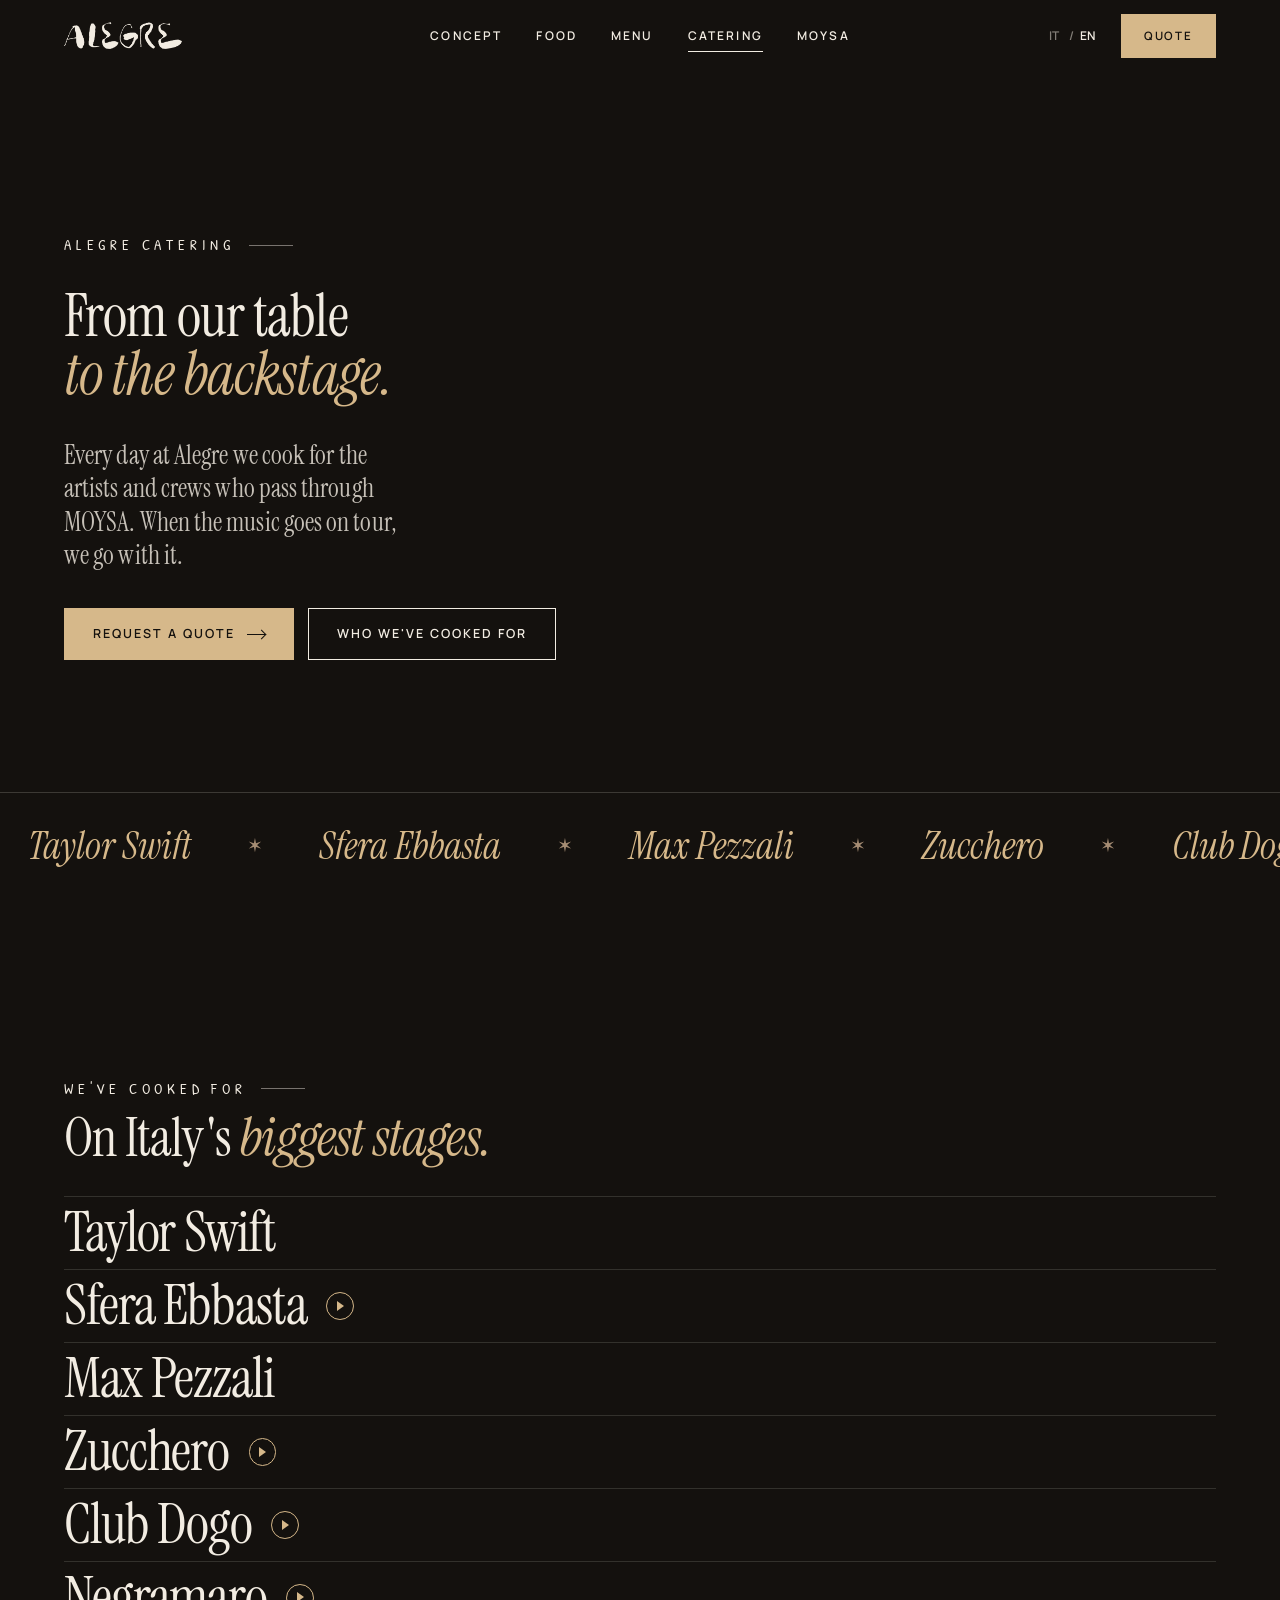
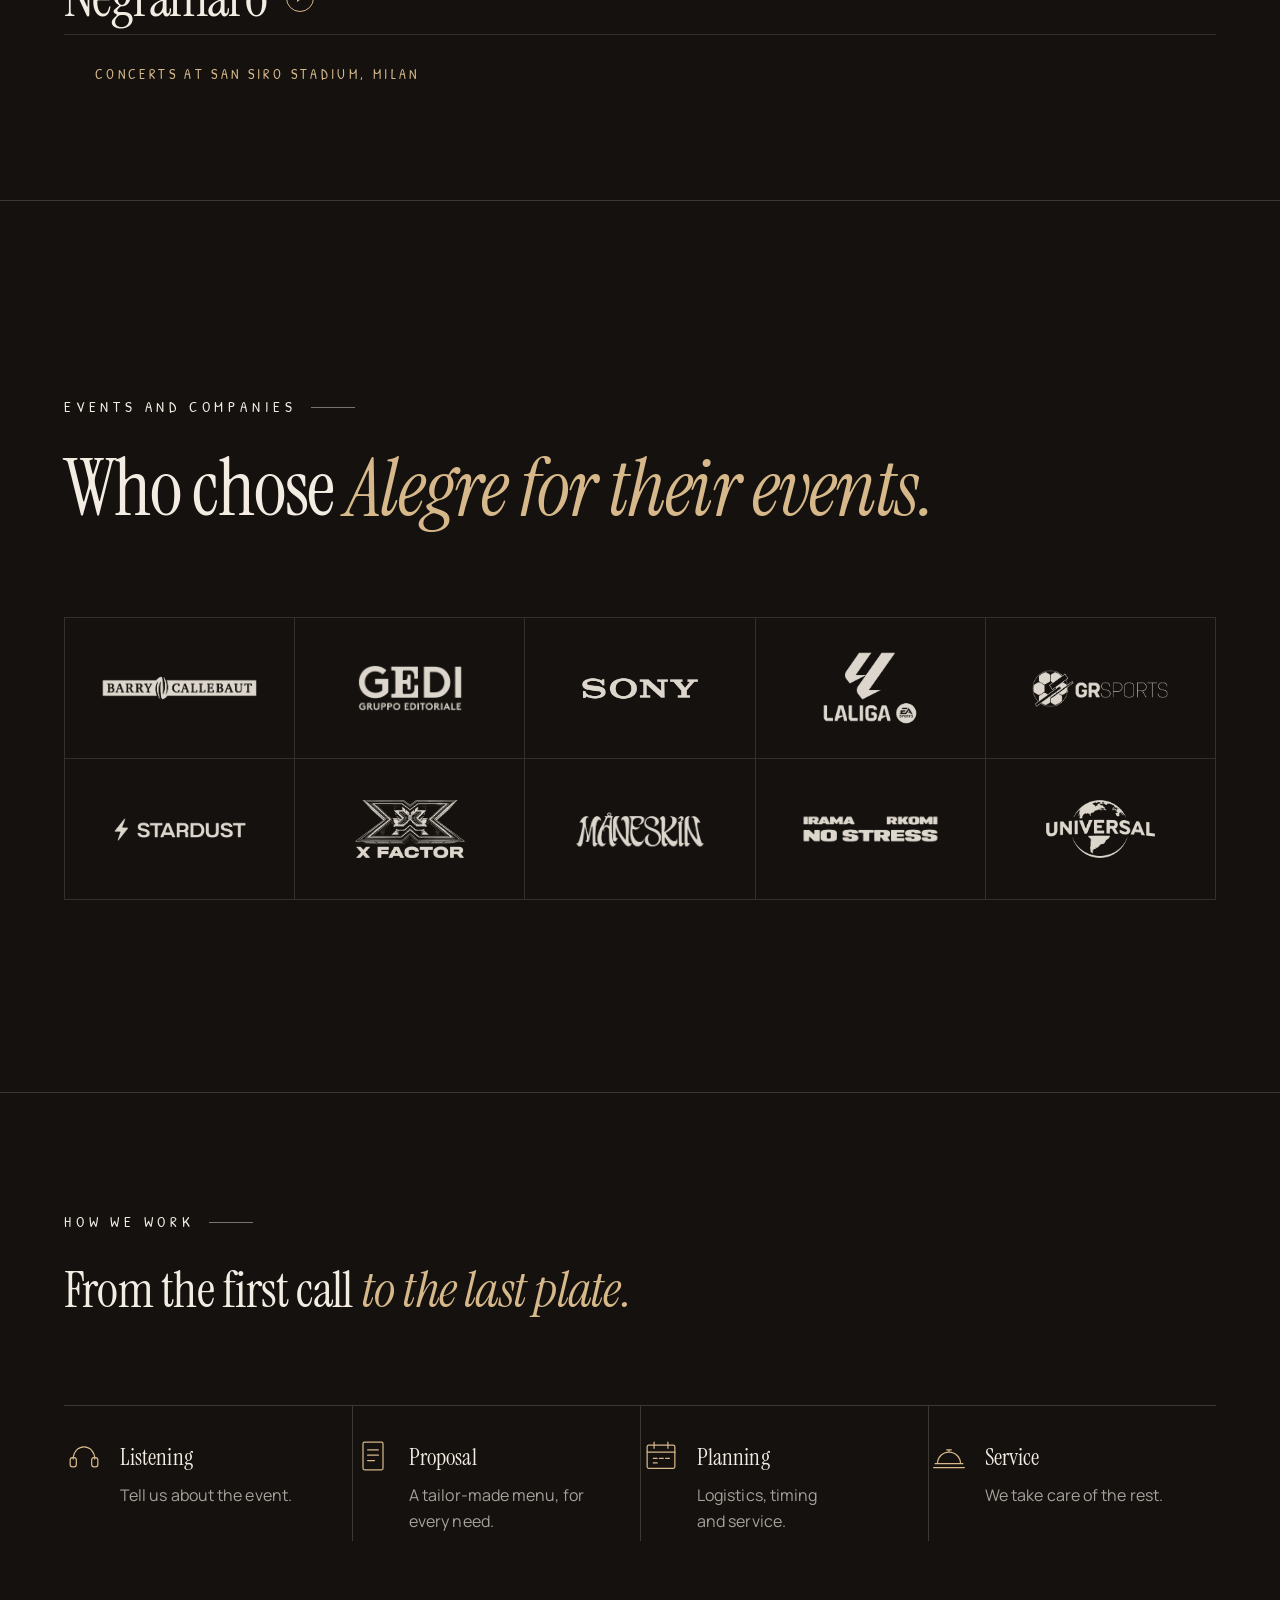
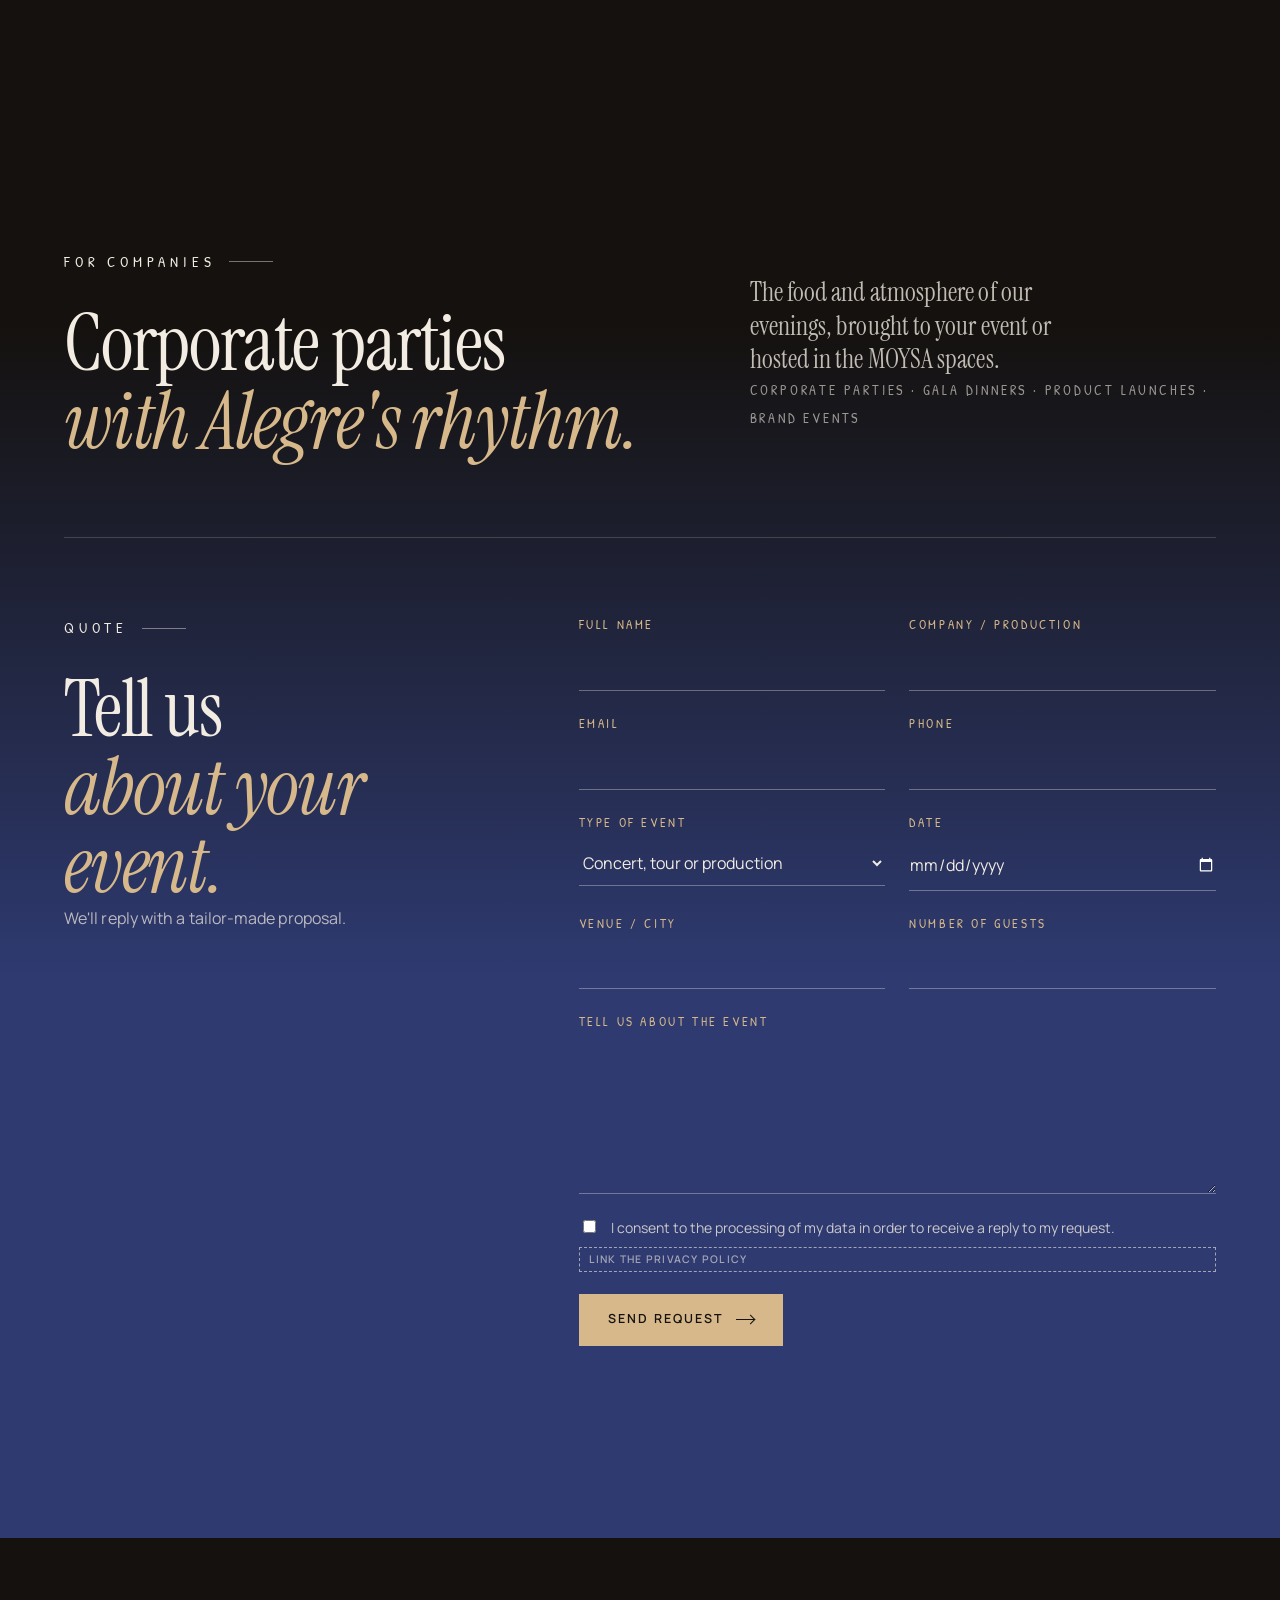
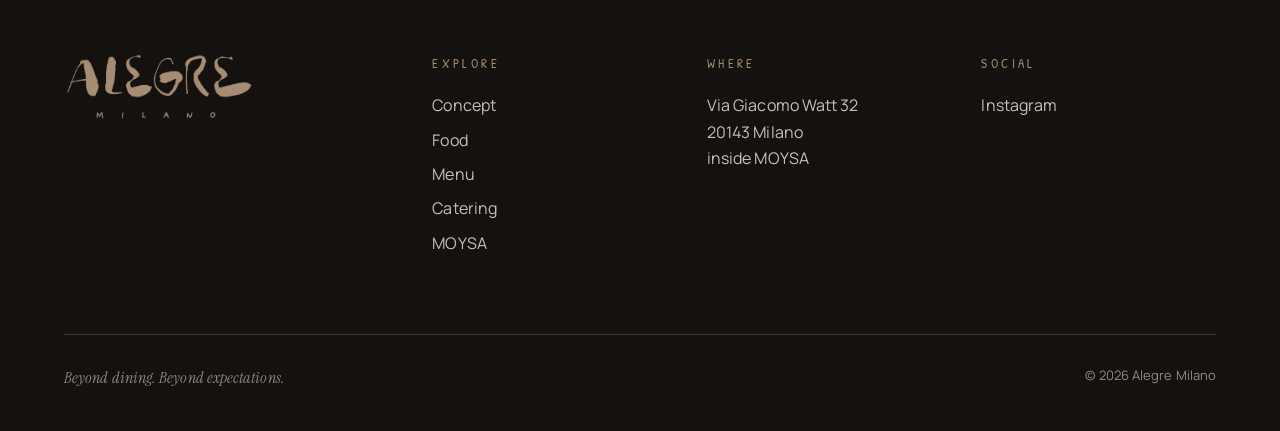
==== commit 15d04c09: "Catering: rimosso per ora il video della head Co-Authored-By: Claude Opus 5.5 <noreply@anthropic.com" ====
--- a/catering.html
+++ b/catering.html
@@ -11,7 +11,7 @@
   <link rel="preconnect" href="https://fonts.googleapis.com">
   <link rel="preconnect" href="https://fonts.gstatic.com" crossorigin>
   <link href="https://fonts.googleapis.com/css2?family=Instrument+Serif:ital@0;1&family=Manrope:wght@400;500;600&family=Patrick+Hand+SC&display=swap" rel="stylesheet">
-  <link rel="stylesheet" href="assets/css/style.css?v=78">
+  <link rel="stylesheet" href="assets/css/style.css?v=79">
 </head>
 <body class="page-catering theme-night">
   <a class="skip-link" href="#main" data-i18n="skip">Vai al contenuto</a>
@@ -59,10 +59,6 @@
 
     <!-- ================= HERO ================= -->
     <section class="cat-hero on-dark" data-snap aria-labelledby="cat-title">
-      <!-- Montaggio dai reel degli eventi: cucina e live alternati, loop continuo -->
-      <video class="cat-hero__video" autoplay muted loop playsinline preload="auto" poster="assets/video/catering-mix-poster.jpg" aria-hidden="true">
-        <source src="assets/video/catering-mix.mp4?v=3" type="video/mp4">
-      </video>
       <div class="wrap cat-hero__inner">
         <p class="label"><span>Alegre Catering</span></p>
         <h1 class="title" id="cat-title" data-i18n="cat.title">Dal nostro tavolo <em>al backstage.</em></h1>
@@ -234,6 +230,6 @@
     </div>
   </footer>
 
-  <script src="assets/js/main.js?v=78"></script>
+  <script src="assets/js/main.js?v=79"></script>
 </body>
 </html>
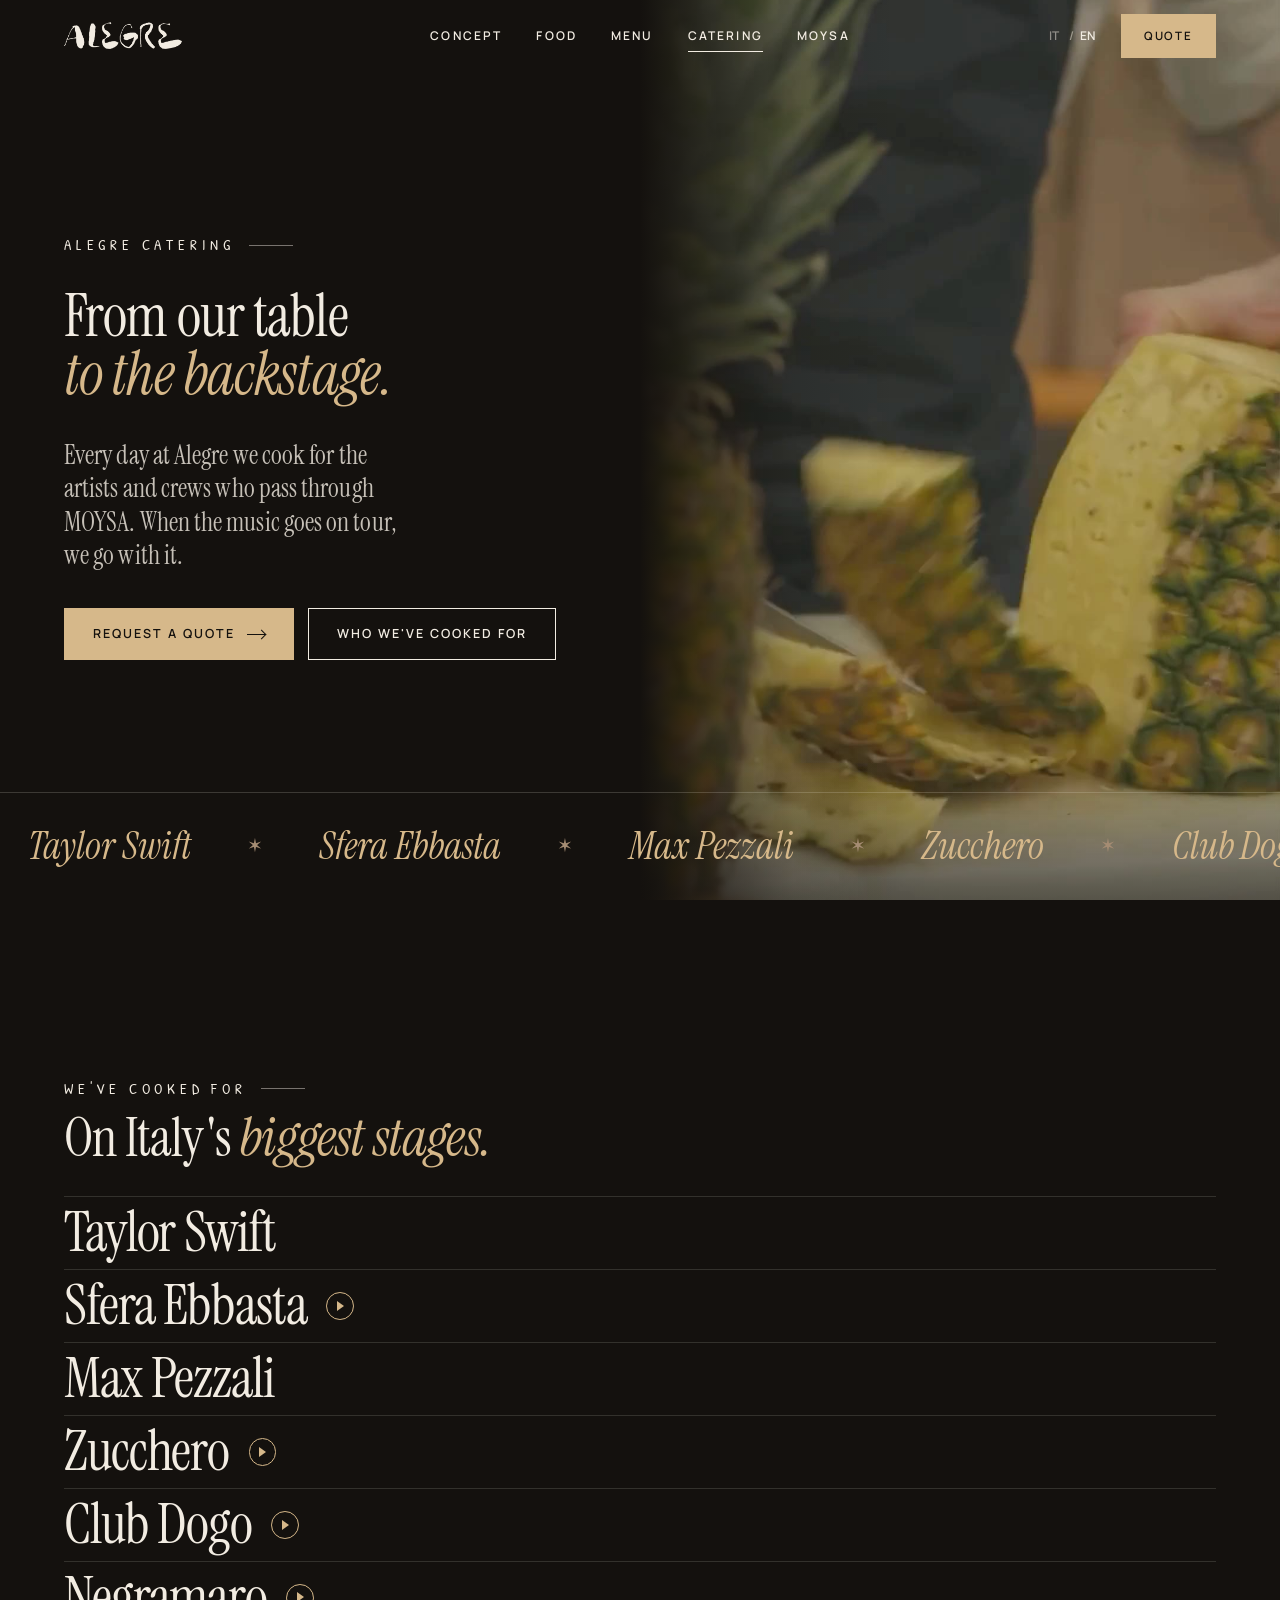
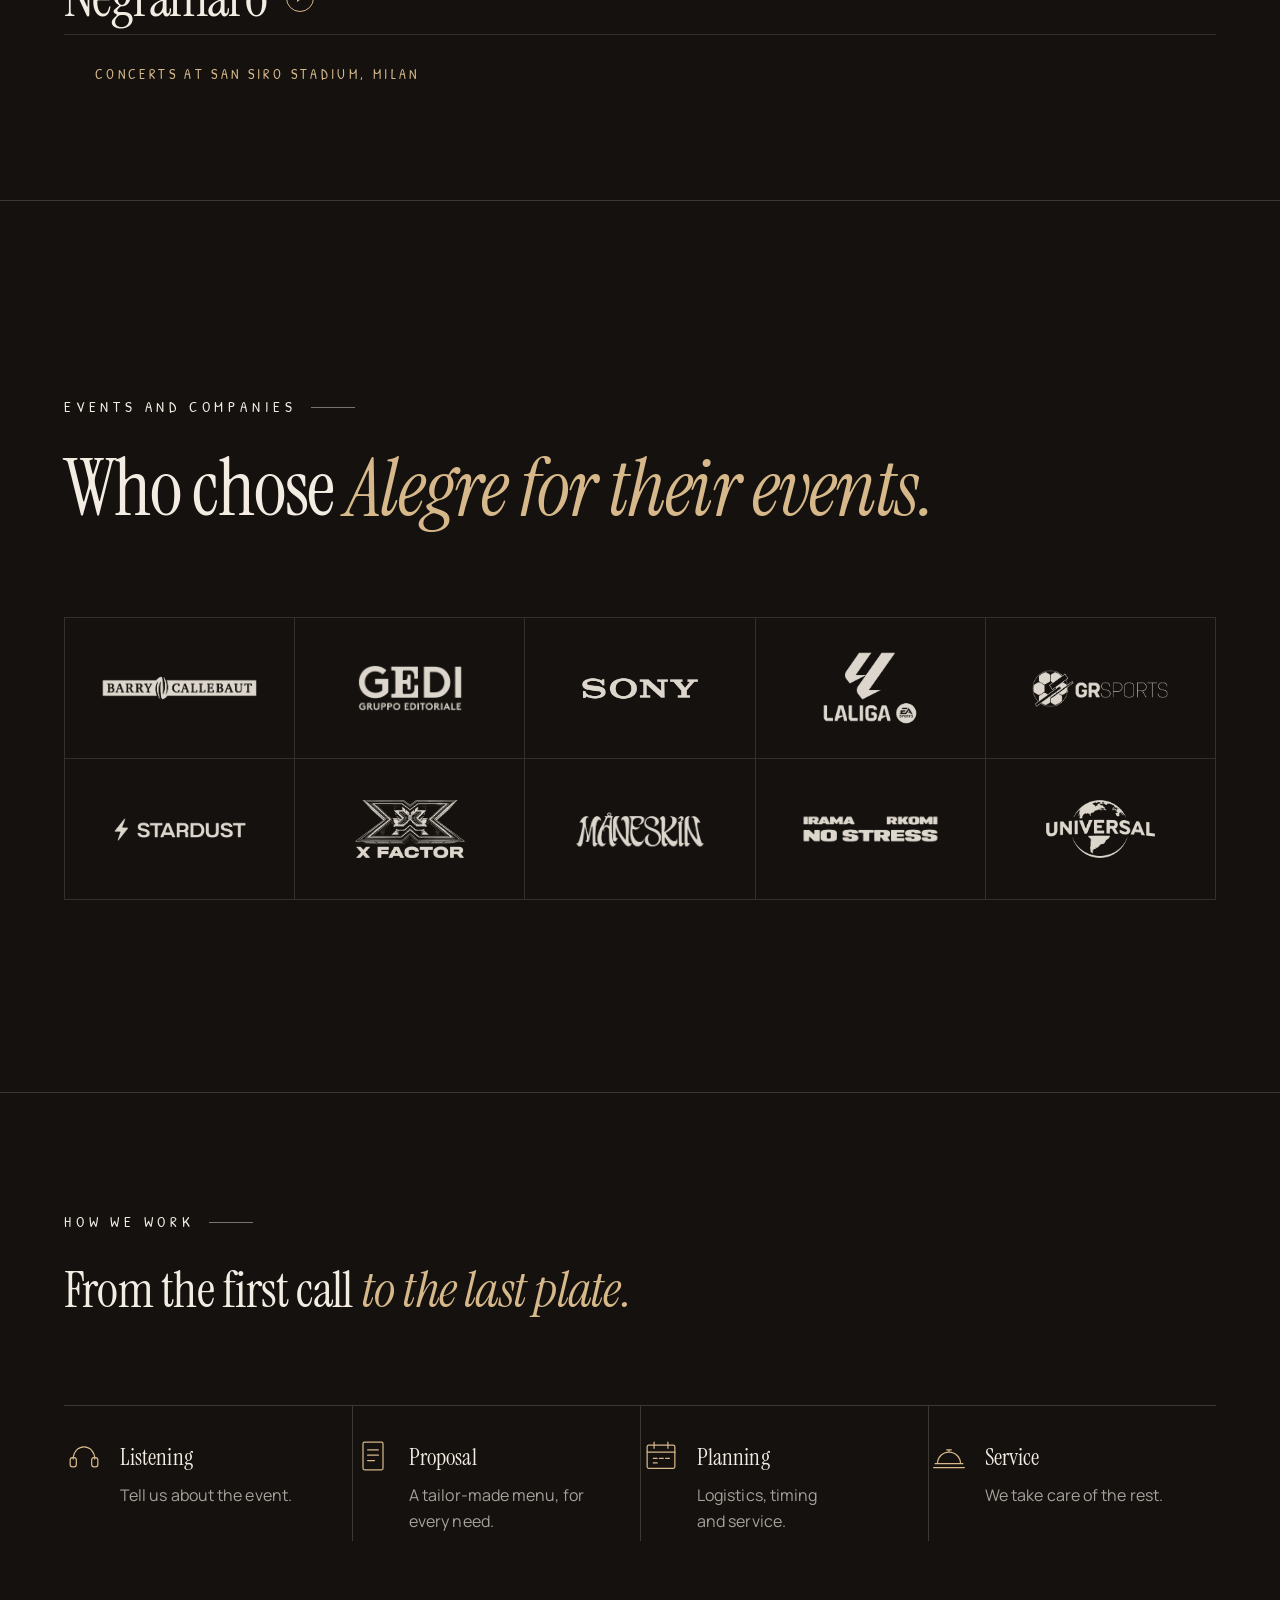
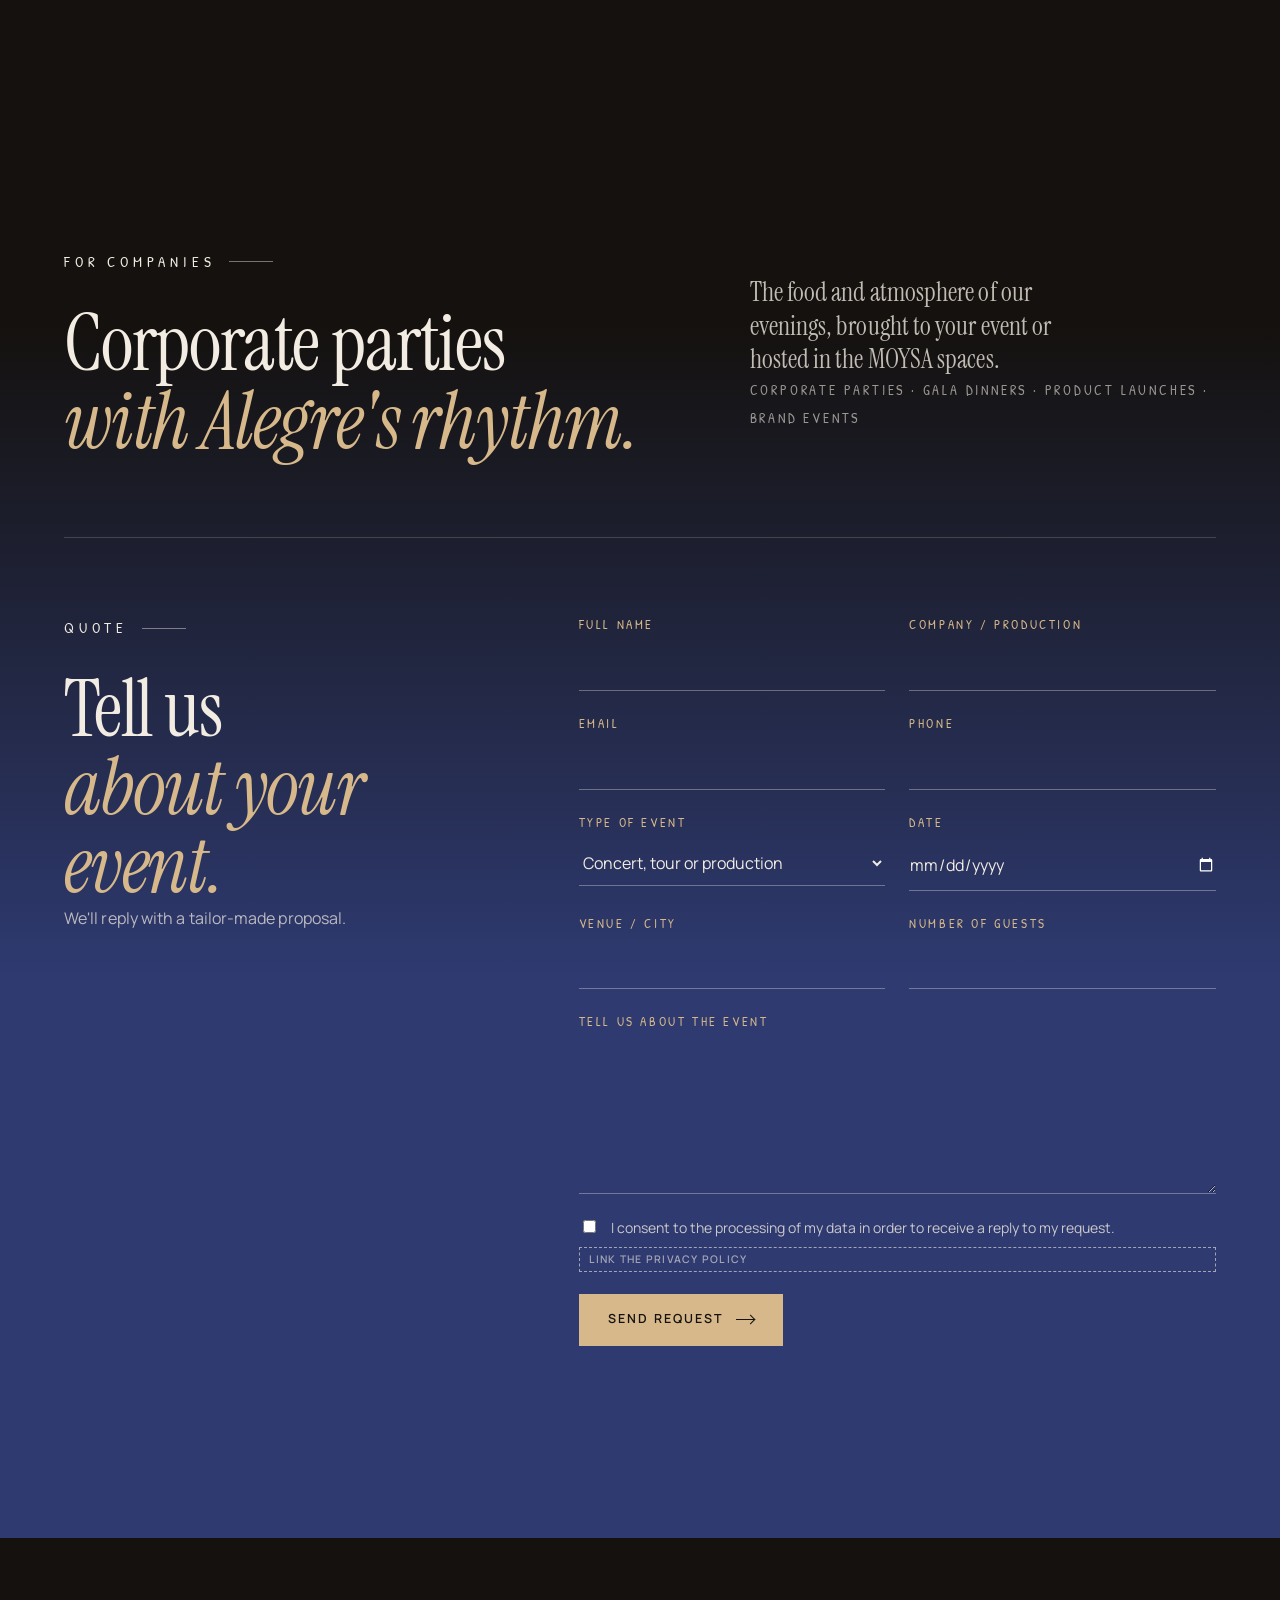
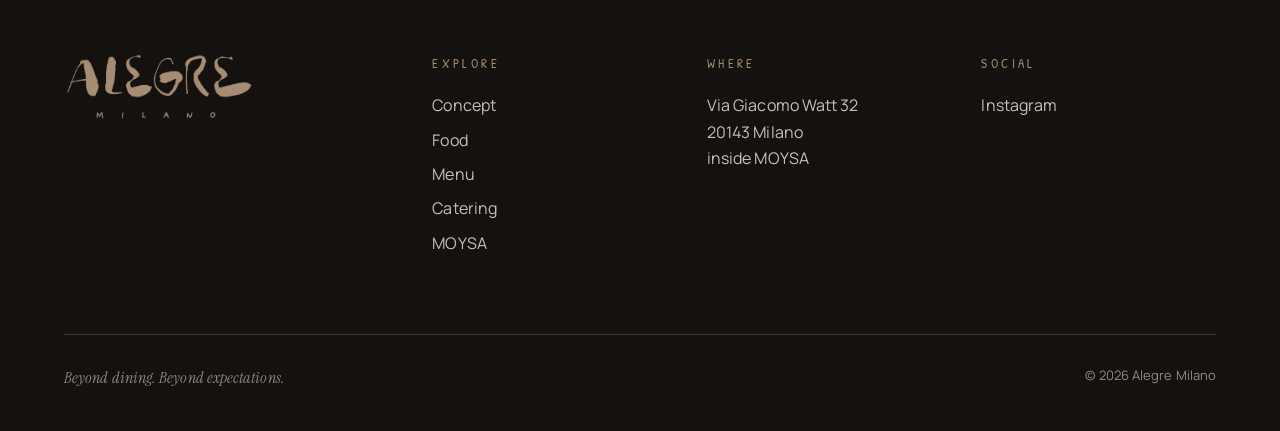
==== commit 937d6a09: "Catering: head con video 1080p (preparazioni, vino, artisti, folla) nella metà destra Co-Authored-By" ====
--- a/catering.html
+++ b/catering.html
@@ -11,7 +11,7 @@
   <link rel="preconnect" href="https://fonts.googleapis.com">
   <link rel="preconnect" href="https://fonts.gstatic.com" crossorigin>
   <link href="https://fonts.googleapis.com/css2?family=Instrument+Serif:ital@0;1&family=Manrope:wght@400;500;600&family=Patrick+Hand+SC&display=swap" rel="stylesheet">
-  <link rel="stylesheet" href="assets/css/style.css?v=79">
+  <link rel="stylesheet" href="assets/css/style.css?v=80">
 </head>
 <body class="page-catering theme-night">
   <a class="skip-link" href="#main" data-i18n="skip">Vai al contenuto</a>
@@ -59,6 +59,10 @@
 
     <!-- ================= HERO ================= -->
     <section class="cat-hero on-dark" data-snap aria-labelledby="cat-title">
+      <!-- Montaggio dai reel degli eventi (1080p): preparazioni, vino, artisti, folla; loop continuo -->
+      <video class="cat-hero__video" autoplay muted loop playsinline preload="auto" poster="assets/video/catering-mix-poster.jpg?v=4" aria-hidden="true">
+        <source src="assets/video/catering-mix.mp4?v=4" type="video/mp4">
+      </video>
       <div class="wrap cat-hero__inner">
         <p class="label"><span>Alegre Catering</span></p>
         <h1 class="title" id="cat-title" data-i18n="cat.title">Dal nostro tavolo <em>al backstage.</em></h1>
@@ -230,6 +234,6 @@
     </div>
   </footer>
 
-  <script src="assets/js/main.js?v=79"></script>
+  <script src="assets/js/main.js?v=80"></script>
 </body>
 </html>
--- a/assets/css/style.css
+++ b/assets/css/style.css
@@ -1431,16 +1431,12 @@
   object-fit: cover; object-position: 50% 50%; transform-origin: 50% 50%; opacity: .55;
 }
 @media (min-width: 961px) {
-  /* riquadro verticale vicino alla risoluzione reale del video (720×1280), sfumato a sinistra */
-  .cat-hero__video {
-    inset: auto; top: calc(50% - 30px); transform: translateY(-50%);
-    right: max(var(--gutter), calc((100vw - var(--max)) / 2 + var(--gutter)));
-    height: min(68vh, 640px); width: auto; aspect-ratio: 9 / 16; opacity: 1;
-    -webkit-mask-image: linear-gradient(90deg, transparent 0%, #000 30%), linear-gradient(0deg, transparent 0%, #000 12%, #000 88%, transparent 100%);
-    -webkit-mask-composite: source-in; mask-image: linear-gradient(90deg, transparent 0%, #000 30%), linear-gradient(0deg, transparent 0%, #000 12%, #000 88%, transparent 100%);
-    mask-composite: intersect;
+  /* video nella metà destra, sfumato solo sul bordo sinistro */
+  .cat-hero__video { left: 50%; width: 50%; opacity: 1; }
+  .cat-hero::before {
+    background: linear-gradient(90deg, var(--night) 0%, var(--night) 50%, rgba(20,17,14,.6) 55%, rgba(20,17,14,.15) 62%, transparent 70%),
+                linear-gradient(0deg, rgba(20,17,14,.55), transparent 16%);
   }
-  .cat-hero::before { background: none; }
   .cat-hero .title { font-size: clamp(44px, 4.6vw, 80px); max-width: none; }
   .cat-hero .title em { display: block; }
   .cat-hero__inner > * { max-width: 44%; }
